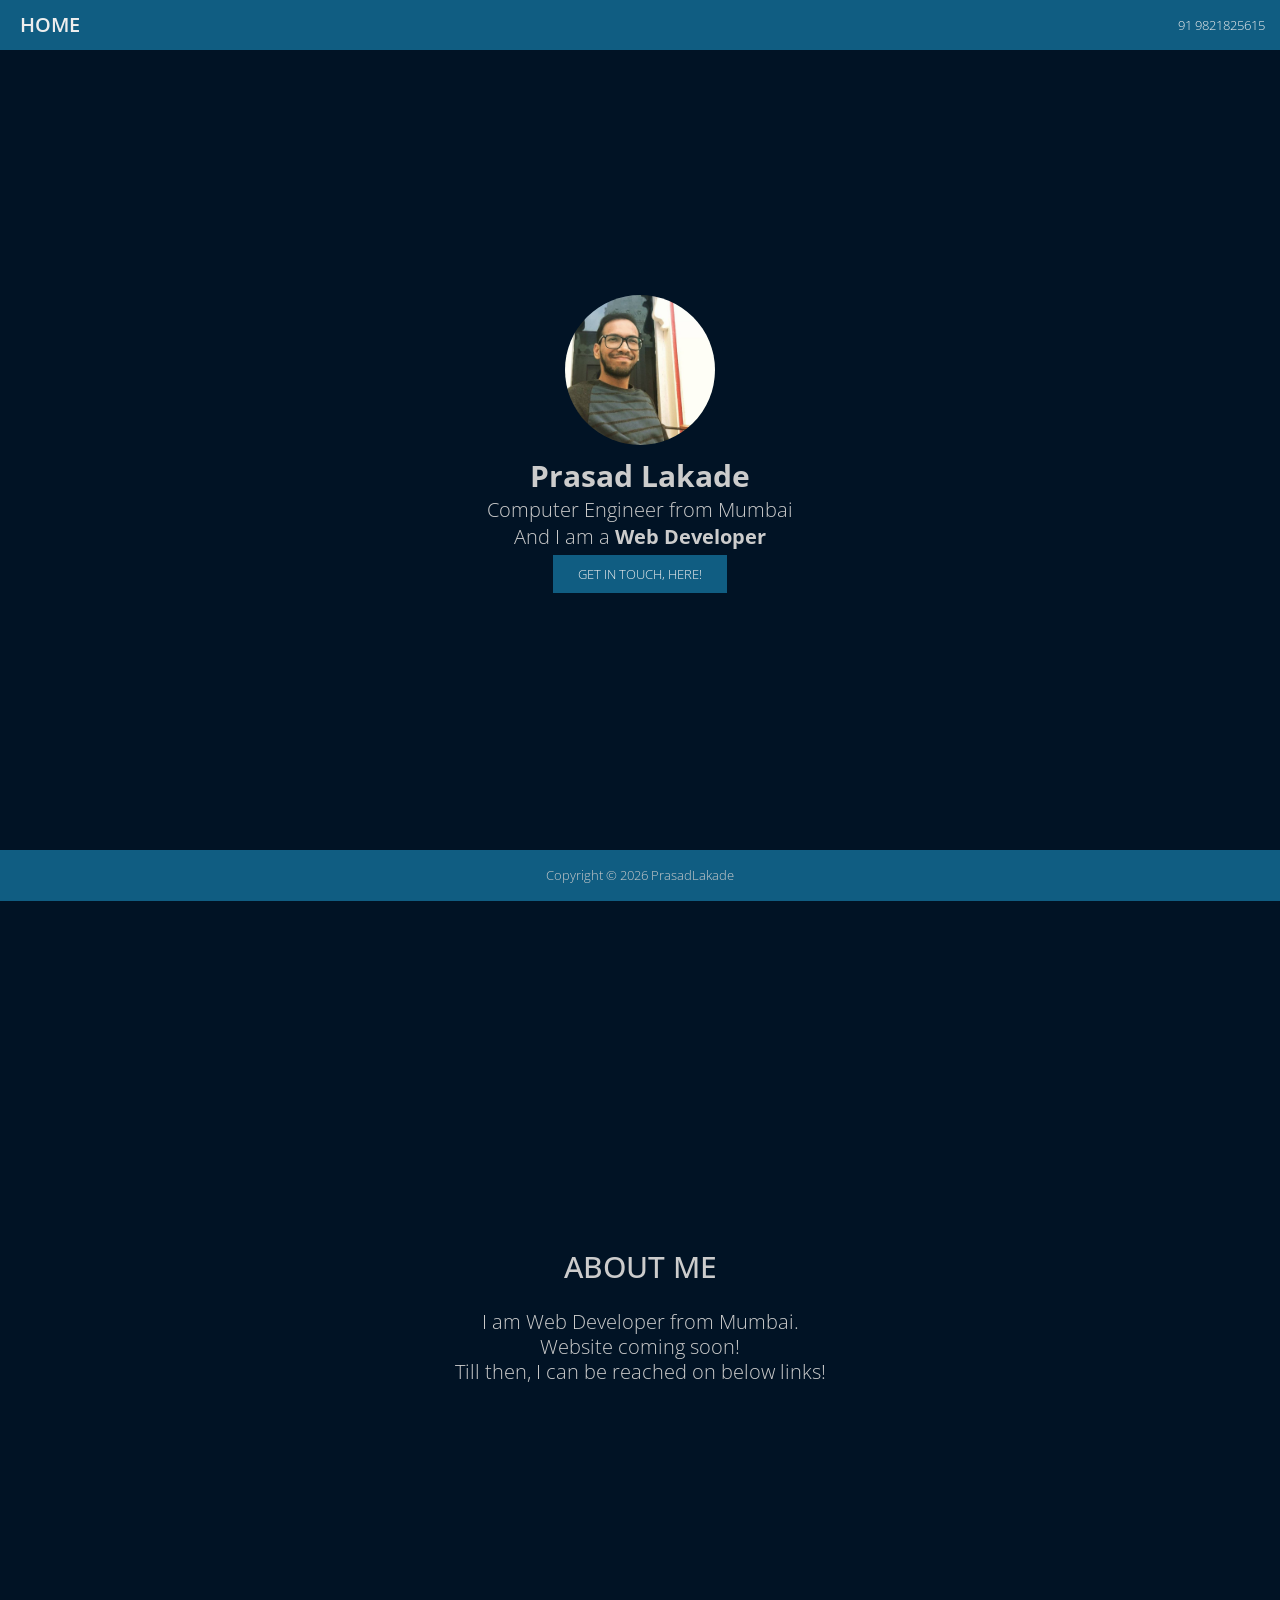
==== index.html @ 09018d68 "adding website content" ====
<!DOCTYPE html>
<html lang="en-IN">
<head>
	<meta name="google-site-verification" content="unXRRZ88Zb0qZaBoNEyKxuT5xUQPIb6GwI8d8hcJiVY" />
	<meta charset="utf-8" />
	<title>PrasadLakade | Web Developer</title>
	<meta name="viewport" content="width=device-width, initial-scale=1.0, maximum-scale=1.0, user-scalable=no">
	<link rel="stylesheet" type="text/css" href="content/css/stylemain.css">

	<link rel="shortcut icon" href="favicon.ico">
	<link href="https://fonts.googleapis.com/css?family=Open+Sans:300,400,600,700" rel="stylesheet">
	<link rel="stylesheet" href="content/font-awesome/css/font-awesome.min.css">

	<meta property="og:title" content="Prasad Lakade | Web Developer">
	<meta property="og:url" content="http://www.prasadlakade.com">
	<meta property="og:type" content="Website">
	<meta property="og:site_name" content="Prasad Lakade | Web Developer">
	<meta property="og:image" content="http://www.prasadlakade.com/">
	<meta property="og:description" content="Prasad Lakade is an User Interface designer & developer for static as well as dyanamic websites.">
	<meta name="description" content="Prasad Lakade is an User Interface designer & developer for static as well as dyanamic websites.">
	<meta itemprop="description" content="Prasad Lakade is an User Interface designer & developer for static as well as dyanamic websites.">

<style type="text/css">
body{overflow: hidden;}
.loaderblock {background-color: #111111;position: fixed;width: 100%;height: 100%;display: block;z-index: 9999;overflow: hidden;}
.loader,
.loader:after {
  border-radius: 50%;
  width: 10em;
  height: 10em;

}
.loader {
  font-size: 10px;
  position: absolute;
  top:50%;
  margin-top: -5em;
  margin-left: -5em;
  left:50%;
  text-indent: -9999em;
  border-top: 1.1em solid rgba(255, 255, 255, 0.2);
  border-right: 1.1em solid rgba(255, 255, 255, 0.2);
  border-bottom: 1.1em solid rgba(255, 255, 255, 0.2);
  border-left: 1.1em solid #ffffff;
  -webkit-transform: translateZ(0);
  -ms-transform: translateZ(0);
  transform: translateZ(0);
  -webkit-animation: load8 1.1s infinite linear;
  animation: load8 1.1s infinite linear;
}
@-webkit-keyframes load8 {
  0% {
    -webkit-transform: rotate(0deg);
    transform: rotate(0deg);
  }
  100% {
    -webkit-transform: rotate(360deg);
    transform: rotate(360deg);
  }
}
@keyframes load8 {
  0% {
    -webkit-transform: rotate(0deg);
    transform: rotate(0deg);
  }
  100% {
    -webkit-transform: rotate(360deg);
    transform: rotate(360deg);
  }
}

</style>

</head>
<body>
	<script>
		(function(i,s,o,g,r,a,m){i['GoogleAnalyticsObject']=r;i[r]=i[r]||function(){
			(i[r].q=i[r].q||[]).push(arguments)},i[r].l=1*new Date();a=s.createElement(o),
			m=s.getElementsByTagName(o)[0];a.async=1;a.src=g;m.parentNode.insertBefore(a,m)
		})(window,document,'script','https://www.google-analytics.com/analytics.js','ga');

		ga('create', 'UA-97931278-1', 'auto');
		ga('send', 'pageview');

	</script>
	<div class="container">
<!-- 	<div class="loaderblock"><div class="loader">Loading...</div></div> -->
		<div class="section-button" id="section-button">
			<a href="#header" ><i class="fa fa-circle" aria-hidden="true"></i></a>
			<a href="#aboutme"><i class="fa fa-circle" aria-hidden="true"></i></a>
		</div>
		<header id="header">
			<div class="top-bar">
				<div class="site-logo">
					<a href="/"><i class="fa fa-home" aria-hidden="true"></i>Home</a>
				</div>
				<ul>
					<li><a href="tel:+91-9821825615"><i class="fa fa-phone" aria-hidden="true"></i>
 91 9821825615</a></li>
				</ul>
			</div>
			<div class="mid-wrapper fullheight-content ">

				<div class="content">
					<div class="profile-pic"></div>
					<div class="myname"><p> <strong>Prasad Lakade</strong></p></div>
					<div class="mydetails">
						<p>Computer Engineer from Mumbai</p>
						<p>And I am a <strong>Web Developer</strong></p>
					</div>
					<a href="#aboutme" id="touch-popup" class="mybutton" onclick="ga('send', 'event', 'main social links', 'open social links', 'get in touch here');">Get in Touch, here!</a>
				</div>
				<!-- <div class="section-button"><a href="#aboutme"><img src="content/img/arrow-below.png"></a></div> -->

			</div>
		</header>
		<section class="row-one" id="aboutme">
			<div class="mid-wrapper fullheight-content">
				<div class="about-content">
					<p class="heading">About ME</p>
					<div class="mydesc"><p>I am Web Developer from Mumbai. </p>
						<p>Website coming soon!</p>
						<P>Till then, I can be reached on below links!</P></div>


						<div class="social-links">
							<ul>
								<li><a href="https://www.facebook.com/prasad.lakade" onclick="ga('send', 'event', 'social links', 'open-fb', 'facebook social link');" target="_blank"><i class="fa fa-facebook-official" aria-hidden="true"></i></a></li>
								<li><a href="https://twitter.com/prasadlakade" onclick="ga('send', 'event', 'social links', 'open-twitter', 'twitter social link');" target="_blank"><i class="fa fa-twitter" aria-hidden="true"></i></a></li>
								<li><a href="https://www.instagram.com/prasadcl/" onclick="ga('send', 'event', 'social links', 'open-insta', 'instagram social link');" target="_blank"><i class="fa fa-instagram" aria-hidden="true"></i></a></li>
								<li><a href="mailto:prasad.lakade@gmail.com" onclick="ga('send', 'event', 'social links', 'open-mail', 'mail link');" target="_blank"> <i class="fa fa-envelope-o" aria-hidden="true"></i></a></li>
								<li><a href="https://www.linkedin.com/in/prasadlakade/" onclick="ga('send', 'event', 'social links', 'open-linkedin', 'linkedin social link');" target="_blank"><i class="fa fa-linkedin" aria-hidden="true"></i></a></li>
							</ul>

						</div>

					</div>

				</div>
			</section>
			<div class="footer" >
				<div class="mid-wrapper">

				</div>
				<div class="footer-content">Copyright © <span id="yearcurr"></span> PrasadLakade </div>
			</div>
		</div>

		<script src="https://ajax.googleapis.com/ajax/libs/jquery/3.2.0/jquery.min.js"></script>
		<script src="content/js/common.js"></script>
<script >
	 $(".loaderblock").show().delay(2000).fadeOut();
	$("body").css('overflow', 'auto');


</script>
<script type="text/javascript">
  var currentYear = (new Date).getFullYear();
  $(document).ready(function() {
  $("#yearcurr").text( (new Date).getFullYear() );
  });
</script>
</body>
</html>
---- content/css/stylemain.css ----
*{margin:0;padding:0;box-sizing:border-box;-webkit-box-sizing:border-box;-moz-box-sizing:border-box;-o-box-sizing:border-box}
a{outline:none;text-decoration:none}
img{outline:none;border:0 none;}
input,input button{outline:none;-webkit-appearance: none;-moz-appearance: none;-o-appearance: none;}
textarea{outline:none;resize:none}
strong, b{font-weight: bold;}
ol, ul {list-style: none;list-style-type: none;}
.clearfix:before,
.clearfix:after{content:".";display:block;height:0;overflow:hidden}
.clearfix:after{clear:both}
body{font-size: 13px;font-weight:100;background-color: #011325 ;color:#ccc;font-family: 'Open Sans', arial,sans-serif;-moz-text-size-adjust:none;-webkit-text-size-adjust:none;-ms-text-size-adjust:none;line-height: normal;
}

.container{position: relative;}
section{position: relative;width: auto;height: 100%;}
.mid-wrapper{position: relative;margin: 0 auto; width: 1366px;}
.fullheight-content{height: 100vh;}

header{position: relative;background-color: #011325;/*background: url(../../content/img/bg.jpg) no-repeat center center;background-size: cover;background-attachment: fixed;*/}

.footer{position: fixed;height: 50px;background-color: #105d82;line-height: 50px;text-align: center;bottom: 0;width: 100%}
section.row-one{background-color: #011325;border-top: 1px solid #105d82;}


/* header section css starts */

.top-bar{position: fixed;width: auto;height: 50px;line-height: 50px;background-color: #105d82;top: 0;left: 0;right: 0;z-index: 99;}
.top-bar .site-logo{position: relative;display: block;width: auto;max-width:300px;float: left;    margin-left: 20px;}
.top-bar .site-logo a{font-size: 20px;text-transform: uppercase;font-weight: 600;}
.top-bar a{position: relative;display: block;float: right;color:#eee;}
.top-bar ul{padding: 0 15px;}

.content{position: fixed;width: 500px;left: 50%;margin-left: -250px;height: 330px;top:50%;margin-top: -165px;text-align: center;border-radius: 5px;text-align: center;/*background-color: rgba(0,0,0,0.5);*/}
.profile-pic {position: relative;width: 150px;height: 150px;background-color: #105d82;border-radius: 50%;margin: 10px auto;background: #105d82 url(../../content/img/mypic1.jpg) no-repeat center center;background-size: 100% 100%;}
.myname p {font-size: 30px;}
.mydetails p{font-weight: 100;font-size: 20px;}
.mybutton{color: #eee;padding: 10px 25px; background-color: #105d82;clear: both;position: relative;display: inline-block;margin-top: 5px;text-transform: uppercase;}
.mybutton:hover{background-color: #484e58;}
.section-button{position: fixed;height: 40px;top:50%;margin-top:-20px;right:25px;width: auto;display: inline-block;text-align: center;z-index: 999;}
.section-button a{color: #105d82;display: block;transform: scale(1.0);}
.section-button a:hover{color: #fff;transform: scale(1.1);}
/* header section  css ends*/

/* about me section css starts */

.about-content{position: absolute;width: 500px; height: 224px;top: 50%;margin-top: -112px;left: 50%;margin-left: -250px;}
.about-content .heading{position: relative;display: block;text-align: center;margin-top: 15px;font-size: 30px;text-transform: uppercase;font-weight: 500;}
.about-content .mydesc{text-align: center;padding: 30px 0;}
.about-content p{font-size: 20px;line-height: 25px;}

.social-links{position: relative;width: auto;margin: 0 auto;text-align: center;}
.social-links li{position: relative;display: inline-block;width: 20%;float: left;color:#fff;}
.social-links li a{color: #fff;font-size: 30px;}
.social-links li a:hover{color: #105d82}

/* about me section css ends */








/* Media queries starts */

@media only screen and (max-width: 1355px) {
	.mid-wrapper{width: auto;}

}

@media only screen and (max-width: 767px) {
	.content{height: 220px;margin-top: -110px; }
	.profile-pic {width: 75px;height: 75px;}
	.myname p {font-size: 19px;}
	.mydetails p{font-weight: 100;font-size: 14px;}
	.social-links{width: 80%;}


	.about-content .heading{font-size: 19px;line-height: 24px;}
	.about-content .mydesc p{font-weight: 100;font-size: 14px;line-height: 19px}

}

@media only screen and (max-width: 599px) {
	.content, .about-content{    width: auto;left: 0;right: 0;margin-left: 0;padding: 0 50px;}	
}

/* Media queries end */


/* ----------- iPhone 4 and 4S ----------- */

/* Landscape */
@media only screen 
and (min-device-width: 320px) 
and (max-device-width: 480px)
and (-webkit-min-device-pixel-ratio: 2)
and (orientation: landscape) {
	.section-button{    bottom: 130px;right: 10px;text-align: right;}
}



/* ----------- iPhone 5 and 5S ----------- */



/* Landscape */
@media only screen 
and (min-device-width: 320px) 
and (max-device-width: 568px)
and (-webkit-min-device-pixel-ratio: 2)
and (orientation: landscape) {

}

/* ----------- iPhone 6 ----------- */



/* Landscape */
@media only screen 
and (min-device-width: 375px) 
and (max-device-width: 667px) 
and (-webkit-min-device-pixel-ratio: 2)
and (orientation: landscape) {
	.section-button{    bottom: 150px;right: 10px;text-align: right;}
}

/* ----------- iPhone 6+ ----------- */



/* Landscape */
@media only screen 
and (min-device-width: 414px) 
and (max-device-width: 736px) 
and (-webkit-min-device-pixel-ratio: 3)
and (orientation: landscape) {
	.section-button{    bottom: 180px;right: 10px;text-align: right;}
}
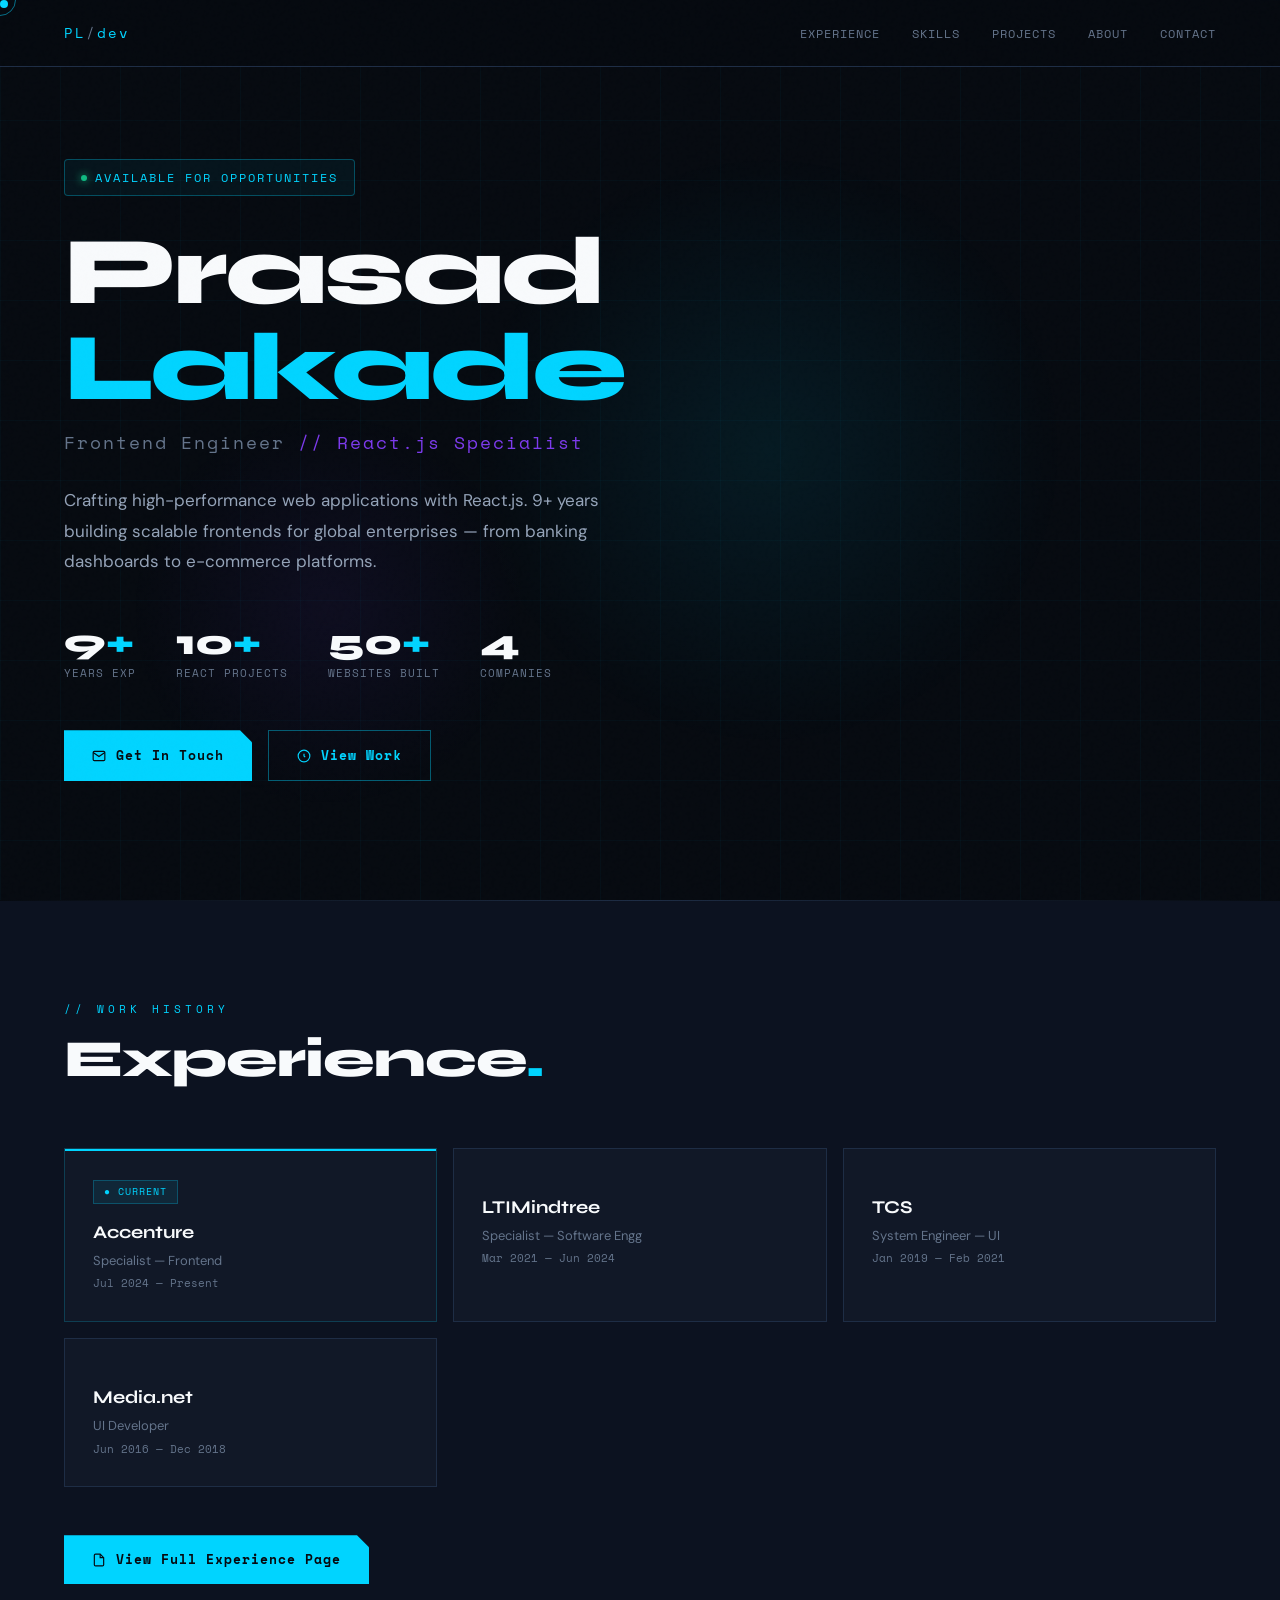
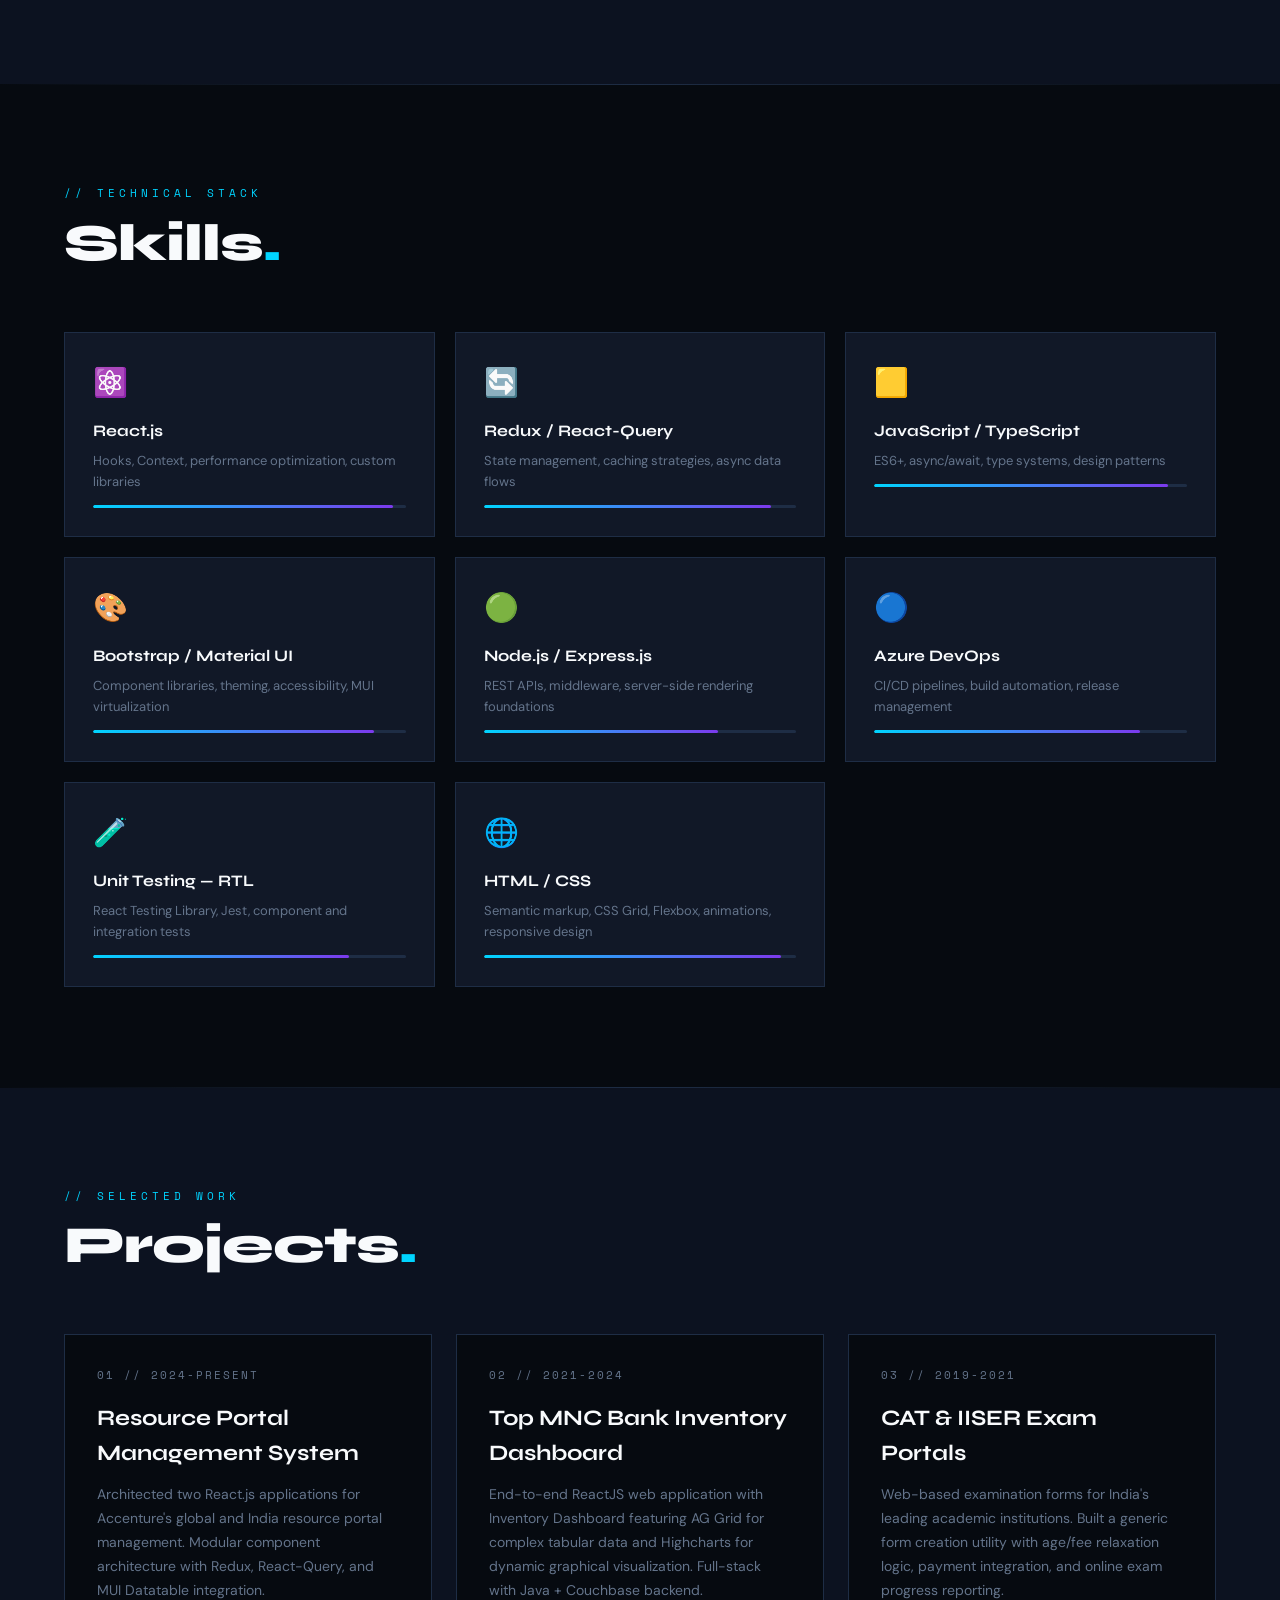
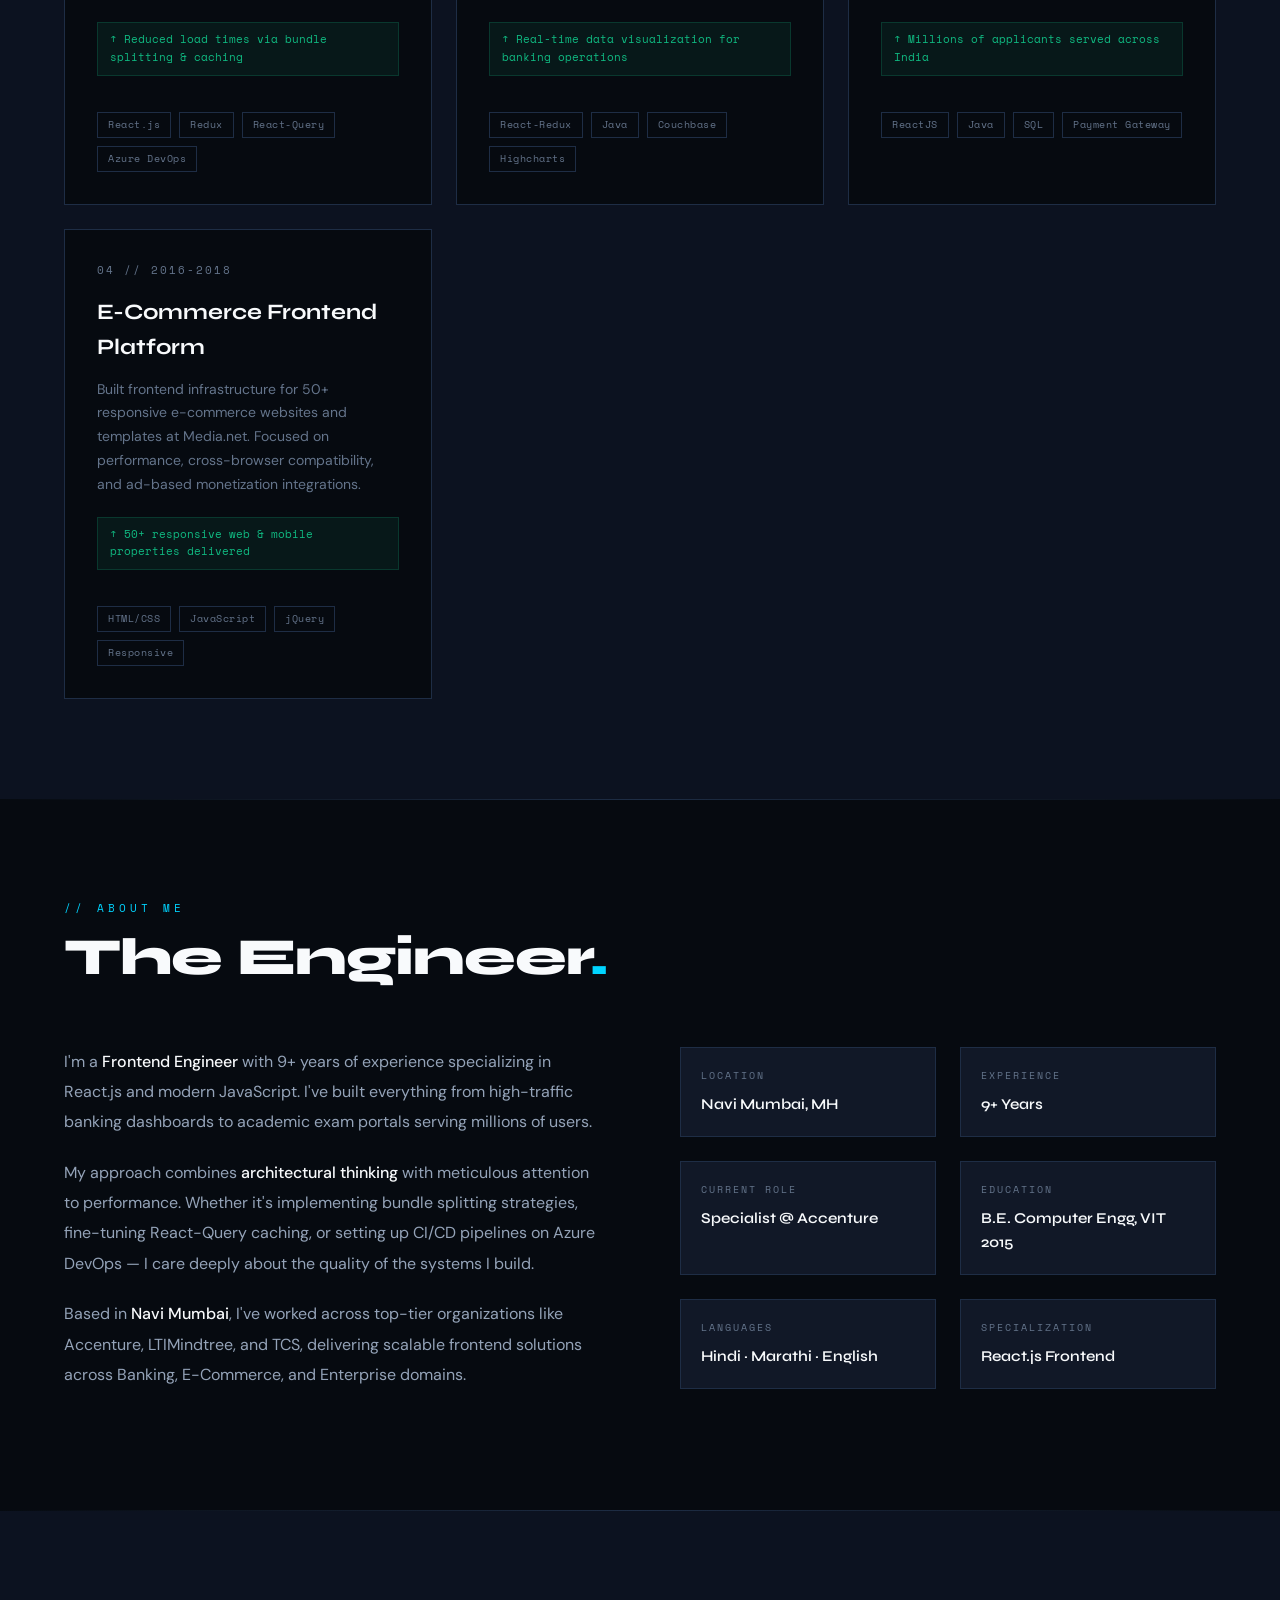
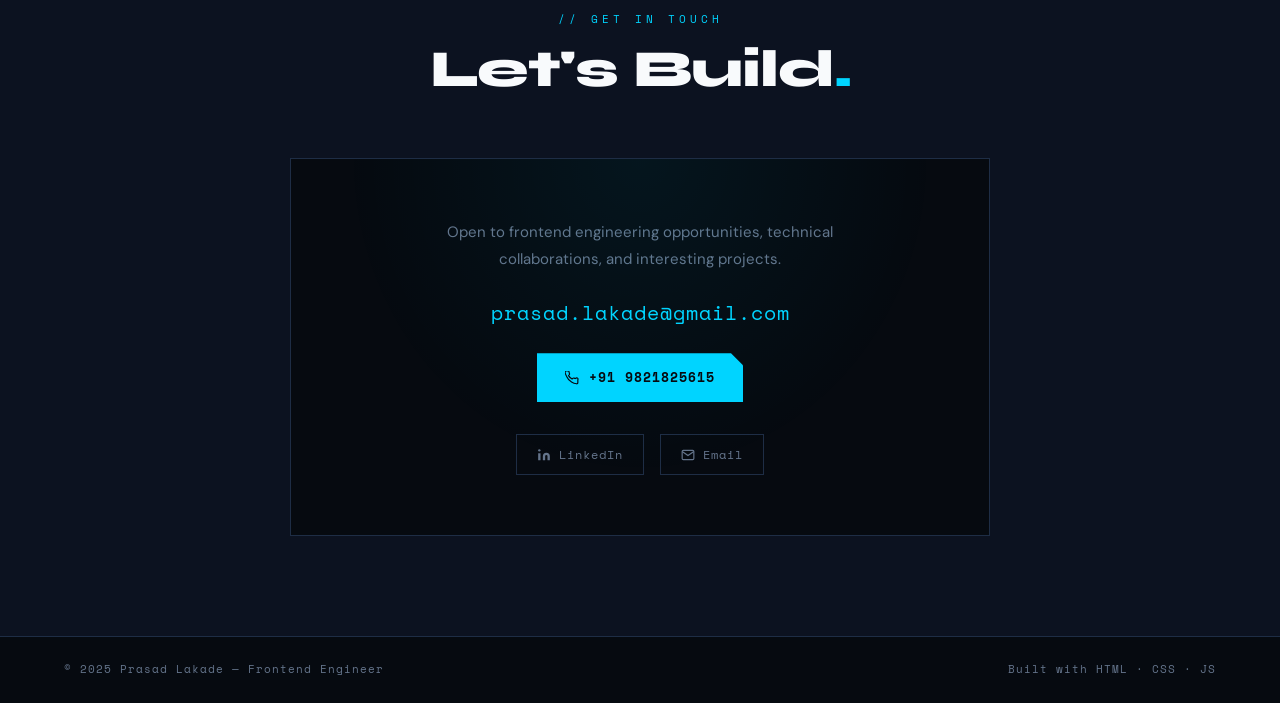
==== commit aea63733: "New portfolio redesign" ====
--- a/index.html
+++ b/index.html
@@ -1,163 +1,1011 @@
 <!DOCTYPE html>
-<html lang="en-IN">
+<html lang="en">
 <head>
-	<meta name="google-site-verification" content="unXRRZ88Zb0qZaBoNEyKxuT5xUQPIb6GwI8d8hcJiVY" />
-	<meta charset="utf-8" />
-	<title>PrasadLakade | Web Developer</title>
-	<meta name="viewport" content="width=device-width, initial-scale=1.0, maximum-scale=1.0, user-scalable=no">
-	<link rel="stylesheet" type="text/css" href="content/css/stylemain.css">
-
-	<link rel="shortcut icon" href="favicon.ico">
-	<link href="https://fonts.googleapis.com/css?family=Open+Sans:300,400,600,700" rel="stylesheet">
-	<link rel="stylesheet" href="content/font-awesome/css/font-awesome.min.css">
-
-	<meta property="og:title" content="Prasad Lakade | Web Developer">
-	<meta property="og:url" content="http://www.prasadlakade.com">
-	<meta property="og:type" content="Website">
-	<meta property="og:site_name" content="Prasad Lakade | Web Developer">
-	<meta property="og:image" content="http://www.prasadlakade.com/">
-	<meta property="og:description" content="Prasad Lakade is an User Interface designer & developer for static as well as dyanamic websites.">
-	<meta name="description" content="Prasad Lakade is an User Interface designer & developer for static as well as dyanamic websites.">
-	<meta itemprop="description" content="Prasad Lakade is an User Interface designer & developer for static as well as dyanamic websites.">
-
-<style type="text/css">
-body{overflow: hidden;}
-.loaderblock {background-color: #111111;position: fixed;width: 100%;height: 100%;display: block;z-index: 9999;overflow: hidden;}
-.loader,
-.loader:after {
-  border-radius: 50%;
-  width: 10em;
-  height: 10em;
-
-}
-.loader {
-  font-size: 10px;
-  position: absolute;
-  top:50%;
-  margin-top: -5em;
-  margin-left: -5em;
-  left:50%;
-  text-indent: -9999em;
-  border-top: 1.1em solid rgba(255, 255, 255, 0.2);
-  border-right: 1.1em solid rgba(255, 255, 255, 0.2);
-  border-bottom: 1.1em solid rgba(255, 255, 255, 0.2);
-  border-left: 1.1em solid #ffffff;
-  -webkit-transform: translateZ(0);
-  -ms-transform: translateZ(0);
-  transform: translateZ(0);
-  -webkit-animation: load8 1.1s infinite linear;
-  animation: load8 1.1s infinite linear;
-}
-@-webkit-keyframes load8 {
-  0% {
-    -webkit-transform: rotate(0deg);
-    transform: rotate(0deg);
-  }
-  100% {
-    -webkit-transform: rotate(360deg);
-    transform: rotate(360deg);
-  }
-}
-@keyframes load8 {
-  0% {
-    -webkit-transform: rotate(0deg);
-    transform: rotate(0deg);
-  }
-  100% {
-    -webkit-transform: rotate(360deg);
-    transform: rotate(360deg);
-  }
-}
-
-</style>
-
+  <meta charset="UTF-8" />
+  <meta name="viewport" content="width=device-width, initial-scale=1.0" />
+  <title>Prasad Lakade — Frontend Engineer</title>
+  <link rel="preconnect" href="https://fonts.googleapis.com">
+  <link href="https://fonts.googleapis.com/css2?family=Space+Mono:wght@400;700&family=Syne:wght@400;600;700;800&family=DM+Sans:wght@300;400;500&display=swap" rel="stylesheet">
+  <style>
+    :root {
+      --bg: #060a10;
+      --bg2: #0c1220;
+      --surface: #111827;
+      --border: #1e2d45;
+      --accent: #00d4ff;
+      --accent2: #7c3aed;
+      --accent3: #10b981;
+      --text: #e2e8f0;
+      --muted: #64748b;
+      --white: #f8fafc;
+      --glow: 0 0 40px rgba(0,212,255,0.15);
+    }
+
+    *, *::before, *::after { box-sizing: border-box; margin: 0; padding: 0; }
+    html { scroll-behavior: smooth; }
+
+    body {
+      background: var(--bg);
+      color: var(--text);
+      font-family: 'DM Sans', sans-serif;
+      font-size: 16px;
+      line-height: 1.6;
+      overflow-x: hidden;
+    }
+
+    body::before {
+      content: '';
+      position: fixed;
+      inset: 0;
+      background-image: url("data:image/svg+xml,%3Csvg viewBox='0 0 256 256' xmlns='http://www.w3.org/2000/svg'%3E%3Cfilter id='noise'%3E%3CfeTurbulence type='fractalNoise' baseFrequency='0.9' numOctaves='4' stitchTiles='stitch'/%3E%3C/filter%3E%3Crect width='100%25' height='100%25' filter='url(%23noise)' opacity='0.04'/%3E%3C/svg%3E");
+      pointer-events: none;
+      z-index: 999;
+      opacity: 0.4;
+    }
+
+    .grid-bg {
+      position: fixed;
+      inset: 0;
+      background-image:
+        linear-gradient(rgba(0,212,255,0.03) 1px, transparent 1px),
+        linear-gradient(90deg, rgba(0,212,255,0.03) 1px, transparent 1px);
+      background-size: 60px 60px;
+      pointer-events: none;
+      z-index: 0;
+    }
+
+    nav {
+      position: fixed;
+      top: 0; left: 0; right: 0;
+      z-index: 100;
+      padding: 20px 5%;
+      display: flex;
+      justify-content: space-between;
+      align-items: center;
+      background: rgba(6,10,16,0.85);
+      backdrop-filter: blur(20px);
+      border-bottom: 1px solid var(--border);
+    }
+
+    .nav-logo {
+      font-family: 'Space Mono', monospace;
+      font-size: 14px;
+      color: var(--accent);
+      letter-spacing: 2px;
+      text-decoration: none;
+    }
+
+    .nav-logo span { color: var(--muted); }
+
+    .nav-links {
+      display: flex;
+      gap: 32px;
+      list-style: none;
+    }
+
+    .nav-links a {
+      font-family: 'Space Mono', monospace;
+      font-size: 12px;
+      color: var(--muted);
+      text-decoration: none;
+      letter-spacing: 1px;
+      text-transform: uppercase;
+      transition: color 0.2s;
+      position: relative;
+    }
+
+    .nav-links a::after {
+      content: '';
+      position: absolute;
+      bottom: -4px; left: 0;
+      width: 0; height: 1px;
+      background: var(--accent);
+      transition: width 0.3s;
+    }
+
+    .nav-links a:hover { color: var(--accent); }
+    .nav-links a:hover::after { width: 100%; }
+
+    #hero {
+      min-height: 100vh;
+      display: flex;
+      align-items: center;
+      padding: 120px 5% 80px;
+      position: relative;
+      overflow: hidden;
+    }
+
+    .hero-glow {
+      position: absolute;
+      width: 600px; height: 600px;
+      border-radius: 50%;
+      background: radial-gradient(circle, rgba(0,212,255,0.08) 0%, transparent 70%);
+      top: 50%; left: 60%;
+      transform: translate(-50%, -50%);
+      pointer-events: none;
+    }
+
+    .hero-glow2 {
+      position: absolute;
+      width: 400px; height: 400px;
+      border-radius: 50%;
+      background: radial-gradient(circle, rgba(124,58,237,0.07) 0%, transparent 70%);
+      bottom: 10%; left: 10%;
+      pointer-events: none;
+    }
+
+    .hero-content {
+      position: relative;
+      z-index: 1;
+      max-width: 800px;
+    }
+
+    .hero-badge {
+      display: inline-flex;
+      align-items: center;
+      gap: 8px;
+      font-family: 'Space Mono', monospace;
+      font-size: 12px;
+      color: var(--accent);
+      letter-spacing: 2px;
+      text-transform: uppercase;
+      margin-bottom: 28px;
+      padding: 8px 16px;
+      border: 1px solid rgba(0,212,255,0.3);
+      border-radius: 4px;
+      background: rgba(0,212,255,0.05);
+    }
+
+    .hero-badge::before {
+      content: '';
+      width: 6px; height: 6px;
+      border-radius: 50%;
+      background: var(--accent3);
+      box-shadow: 0 0 8px var(--accent3);
+      animation: pulse 2s infinite;
+    }
+
+    @keyframes pulse {
+      0%, 100% { opacity: 1; }
+      50% { opacity: 0.4; }
+    }
+
+    .hero-name {
+      font-family: 'Syne', sans-serif;
+      font-size: clamp(52px, 8vw, 96px);
+      font-weight: 800;
+      line-height: 1;
+      letter-spacing: -3px;
+      margin-bottom: 12px;
+      color: var(--white);
+    }
+
+    .hero-name .accent { color: var(--accent); }
+
+    .hero-title {
+      font-family: 'Space Mono', monospace;
+      font-size: clamp(14px, 2vw, 18px);
+      color: var(--muted);
+      margin-bottom: 28px;
+      letter-spacing: 2px;
+    }
+
+    .hero-title span { color: var(--accent2); }
+
+    .hero-desc {
+      font-size: 17px;
+      color: #94a3b8;
+      max-width: 560px;
+      line-height: 1.8;
+      margin-bottom: 48px;
+    }
+
+    .hero-stats {
+      display: flex;
+      gap: 40px;
+      margin-bottom: 48px;
+    }
+
+    .stat { display: flex; flex-direction: column; gap: 4px; }
+
+    .stat-num {
+      font-family: 'Syne', sans-serif;
+      font-size: 36px;
+      font-weight: 800;
+      color: var(--white);
+      line-height: 1;
+    }
+
+    .stat-num span { color: var(--accent); }
+
+    .stat-label {
+      font-family: 'Space Mono', monospace;
+      font-size: 11px;
+      color: var(--muted);
+      letter-spacing: 1px;
+      text-transform: uppercase;
+    }
+
+    .hero-cta { display: flex; gap: 16px; flex-wrap: wrap; }
+
+    .btn-primary {
+      display: inline-flex;
+      align-items: center;
+      gap: 10px;
+      padding: 14px 28px;
+      background: var(--accent);
+      color: var(--bg);
+      font-family: 'Space Mono', monospace;
+      font-size: 13px;
+      font-weight: 700;
+      text-decoration: none;
+      letter-spacing: 1px;
+      border: none;
+      cursor: pointer;
+      transition: all 0.2s;
+      clip-path: polygon(0 0, calc(100% - 12px) 0, 100% 12px, 100% 100%, 0 100%);
+    }
+
+    .btn-primary:hover {
+      background: #33dfff;
+      transform: translateY(-2px);
+      box-shadow: 0 8px 30px rgba(0,212,255,0.4);
+    }
+
+    .btn-outline {
+      display: inline-flex;
+      align-items: center;
+      gap: 10px;
+      padding: 14px 28px;
+      background: transparent;
+      color: var(--accent);
+      font-family: 'Space Mono', monospace;
+      font-size: 13px;
+      font-weight: 700;
+      text-decoration: none;
+      letter-spacing: 1px;
+      border: 1px solid rgba(0,212,255,0.4);
+      cursor: pointer;
+      transition: all 0.2s;
+    }
+
+    .btn-outline:hover {
+      background: rgba(0,212,255,0.08);
+      border-color: var(--accent);
+      transform: translateY(-2px);
+    }
+
+    section { padding: 100px 5%; position: relative; }
+
+    .section-label {
+      font-family: 'Space Mono', monospace;
+      font-size: 11px;
+      color: var(--accent);
+      letter-spacing: 4px;
+      text-transform: uppercase;
+      margin-bottom: 12px;
+    }
+
+    .section-title {
+      font-family: 'Syne', sans-serif;
+      font-size: clamp(32px, 5vw, 52px);
+      font-weight: 800;
+      color: var(--white);
+      letter-spacing: -1px;
+      margin-bottom: 60px;
+      line-height: 1.1;
+    }
+
+    .section-title span { color: var(--accent); }
+
+    .divider {
+      width: 100%;
+      height: 1px;
+      background: linear-gradient(90deg, transparent, var(--border), transparent);
+    }
+
+    #experience { background: var(--bg2); }
+
+    .exp-item {
+      display: grid;
+      grid-template-columns: 200px 1fr;
+      gap: 0 40px;
+      padding: 40px 0;
+      border-bottom: 1px solid var(--border);
+      position: relative;
+    }
+
+    .exp-item:last-child { border-bottom: none; }
+
+    .exp-item::before {
+      content: '';
+      position: absolute;
+      left: 200px;
+      top: 0; bottom: 0;
+      width: 1px;
+      background: var(--border);
+    }
+
+    .exp-meta { padding-right: 40px; padding-top: 4px; }
+
+    .exp-period {
+      font-family: 'Space Mono', monospace;
+      font-size: 11px;
+      color: var(--muted);
+      letter-spacing: 1px;
+      margin-bottom: 8px;
+    }
+
+    .exp-company {
+      font-family: 'Syne', sans-serif;
+      font-size: 15px;
+      font-weight: 700;
+      color: var(--accent);
+      margin-bottom: 4px;
+    }
+
+    .exp-company-tag {
+      display: inline-block;
+      font-family: 'Space Mono', monospace;
+      font-size: 10px;
+      color: var(--muted);
+      border: 1px solid var(--border);
+      padding: 2px 8px;
+      border-radius: 2px;
+    }
+
+    .exp-body { padding-left: 40px; }
+
+    .exp-role {
+      font-family: 'Syne', sans-serif;
+      font-size: 20px;
+      font-weight: 700;
+      color: var(--white);
+      margin-bottom: 16px;
+    }
+
+    .exp-points { list-style: none; display: flex; flex-direction: column; gap: 10px; }
+
+    .exp-points li {
+      font-size: 14px;
+      color: #94a3b8;
+      padding-left: 20px;
+      position: relative;
+      line-height: 1.7;
+    }
+
+    .exp-points li::before {
+      content: '▸';
+      position: absolute;
+      left: 0;
+      color: var(--accent);
+    }
+
+    .exp-tags { display: flex; flex-wrap: wrap; gap: 8px; margin-top: 16px; }
+
+    .tag {
+      font-family: 'Space Mono', monospace;
+      font-size: 10px;
+      padding: 4px 10px;
+      border: 1px solid var(--border);
+      color: var(--muted);
+      letter-spacing: 0.5px;
+      transition: all 0.2s;
+    }
+
+    .tag:hover { border-color: var(--accent); color: var(--accent); background: rgba(0,212,255,0.05); }
+
+    #skills { background: var(--bg); }
+
+    .skills-grid {
+      display: grid;
+      grid-template-columns: repeat(auto-fill, minmax(280px, 1fr));
+      gap: 20px;
+    }
+
+    .skill-card {
+      background: var(--surface);
+      border: 1px solid var(--border);
+      padding: 28px;
+      position: relative;
+      overflow: hidden;
+      transition: all 0.3s;
+    }
+
+    .skill-card::before {
+      content: '';
+      position: absolute;
+      top: 0; left: 0; right: 0;
+      height: 2px;
+      background: var(--accent);
+      transform: scaleX(0);
+      transform-origin: left;
+      transition: transform 0.3s;
+    }
+
+    .skill-card:hover { border-color: rgba(0,212,255,0.3); transform: translateY(-4px); box-shadow: var(--glow); }
+    .skill-card:hover::before { transform: scaleX(1); }
+
+    .skill-icon { font-size: 28px; margin-bottom: 12px; }
+
+    .skill-name {
+      font-family: 'Syne', sans-serif;
+      font-size: 16px;
+      font-weight: 700;
+      color: var(--white);
+      margin-bottom: 8px;
+    }
+
+    .skill-bar-wrap {
+      height: 3px;
+      background: var(--border);
+      border-radius: 2px;
+      overflow: hidden;
+      margin-top: 12px;
+    }
+
+    .skill-bar {
+      height: 100%;
+      background: linear-gradient(90deg, var(--accent), var(--accent2));
+      border-radius: 2px;
+      transition: width 1.5s cubic-bezier(0.4, 0, 0.2, 1);
+      width: 0;
+    }
+
+    #projects { background: var(--bg2); }
+
+    .projects-grid {
+      display: grid;
+      grid-template-columns: repeat(auto-fill, minmax(360px, 1fr));
+      gap: 24px;
+    }
+
+    .project-card {
+      background: var(--bg);
+      border: 1px solid var(--border);
+      padding: 32px;
+      position: relative;
+      transition: all 0.3s;
+      overflow: hidden;
+    }
+
+    .project-card::after {
+      content: '';
+      position: absolute;
+      bottom: 0; left: 0; right: 0;
+      height: 2px;
+      background: linear-gradient(90deg, var(--accent), var(--accent2));
+      transform: scaleX(0);
+      transform-origin: left;
+      transition: transform 0.3s;
+    }
+
+    .project-card:hover { border-color: rgba(0,212,255,0.2); transform: translateY(-6px); box-shadow: 0 20px 60px rgba(0,0,0,0.4); }
+    .project-card:hover::after { transform: scaleX(1); }
+
+    .project-number {
+      font-family: 'Space Mono', monospace;
+      font-size: 11px;
+      color: var(--muted);
+      letter-spacing: 2px;
+      margin-bottom: 16px;
+    }
+
+    .project-title {
+      font-family: 'Syne', sans-serif;
+      font-size: 22px;
+      font-weight: 700;
+      color: var(--white);
+      margin-bottom: 12px;
+    }
+
+    .project-desc {
+      font-size: 14px;
+      color: #64748b;
+      line-height: 1.7;
+      margin-bottom: 20px;
+    }
+
+    .project-impact {
+      font-family: 'Space Mono', monospace;
+      font-size: 11px;
+      color: var(--accent3);
+      padding: 8px 12px;
+      background: rgba(16,185,129,0.08);
+      border: 1px solid rgba(16,185,129,0.2);
+      margin-bottom: 20px;
+      display: inline-block;
+    }
+
+    #about { background: var(--bg); }
+
+    .about-grid {
+      display: grid;
+      grid-template-columns: 1fr 1fr;
+      gap: 80px;
+      align-items: start;
+    }
+
+    .about-text p {
+      font-size: 16px;
+      color: #94a3b8;
+      line-height: 1.9;
+      margin-bottom: 20px;
+    }
+
+    .about-text p strong { color: var(--white); font-weight: 500; }
+
+    .about-info { display: grid; grid-template-columns: 1fr 1fr; gap: 24px; }
+
+    .info-item {
+      padding: 20px;
+      border: 1px solid var(--border);
+      background: var(--surface);
+    }
+
+    .info-label {
+      font-family: 'Space Mono', monospace;
+      font-size: 10px;
+      color: var(--muted);
+      letter-spacing: 2px;
+      text-transform: uppercase;
+      margin-bottom: 8px;
+    }
+
+    .info-value {
+      font-family: 'Syne', sans-serif;
+      font-size: 15px;
+      font-weight: 600;
+      color: var(--white);
+    }
+
+    #contact { background: var(--bg2); text-align: center; }
+
+    .contact-card {
+      max-width: 700px;
+      margin: 0 auto;
+      padding: 60px;
+      border: 1px solid var(--border);
+      background: var(--bg);
+      position: relative;
+      overflow: hidden;
+    }
+
+    .contact-card::before {
+      content: '';
+      position: absolute;
+      inset: 0;
+      background: radial-gradient(ellipse at 50% 0%, rgba(0,212,255,0.06) 0%, transparent 60%);
+      pointer-events: none;
+    }
+
+    .contact-email {
+      font-family: 'Space Mono', monospace;
+      font-size: clamp(14px, 2.5vw, 20px);
+      color: var(--accent);
+      text-decoration: none;
+      display: block;
+      margin: 24px 0;
+      letter-spacing: 1px;
+      transition: color 0.2s;
+    }
+
+    .contact-email:hover { color: #33dfff; }
+
+    .social-links { display: flex; justify-content: center; gap: 16px; margin-top: 32px; }
+
+    .social-link {
+      display: flex;
+      align-items: center;
+      gap: 8px;
+      padding: 10px 20px;
+      border: 1px solid var(--border);
+      color: var(--muted);
+      text-decoration: none;
+      font-family: 'Space Mono', monospace;
+      font-size: 12px;
+      letter-spacing: 1px;
+      transition: all 0.2s;
+    }
+
+    .social-link:hover { border-color: var(--accent); color: var(--accent); background: rgba(0,212,255,0.05); }
+
+    footer {
+      padding: 24px 5%;
+      border-top: 1px solid var(--border);
+      display: flex;
+      justify-content: space-between;
+      align-items: center;
+    }
+
+    footer p {
+      font-family: 'Space Mono', monospace;
+      font-size: 11px;
+      color: var(--muted);
+      letter-spacing: 1px;
+    }
+
+    .cursor {
+      width: 8px; height: 8px;
+      background: var(--accent);
+      border-radius: 50%;
+      position: fixed;
+      pointer-events: none;
+      z-index: 9999;
+      transition: transform 0.15s;
+      mix-blend-mode: screen;
+    }
+
+    .cursor-ring {
+      width: 32px; height: 32px;
+      border: 1px solid rgba(0,212,255,0.5);
+      border-radius: 50%;
+      position: fixed;
+      pointer-events: none;
+      z-index: 9998;
+      transition: all 0.3s ease;
+      mix-blend-mode: screen;
+    }
+
+    .reveal {
+      opacity: 0;
+      transform: translateY(30px);
+      transition: opacity 0.7s ease, transform 0.7s ease;
+    }
+
+    .reveal.visible { opacity: 1; transform: translateY(0); }
+
+    ::-webkit-scrollbar { width: 4px; }
+    ::-webkit-scrollbar-track { background: var(--bg); }
+    ::-webkit-scrollbar-thumb { background: var(--border); border-radius: 2px; }
+    ::-webkit-scrollbar-thumb:hover { background: var(--accent); }
+
+    @media (max-width: 768px) {
+      .nav-links { display: none; }
+      .exp-item { grid-template-columns: 1fr; }
+      .exp-item::before { display: none; }
+      .exp-meta { padding-right: 0; padding-bottom: 16px; }
+      .exp-body { padding-left: 0; padding-top: 16px; border-top: 1px solid var(--border); }
+      .about-grid { grid-template-columns: 1fr; gap: 40px; }
+      .hero-stats { flex-wrap: wrap; gap: 24px; }
+      .contact-card { padding: 32px 20px; }
+      .projects-grid { grid-template-columns: 1fr; }
+      .about-info { grid-template-columns: 1fr; }
+    }
+  </style>
 </head>
 <body>
-	<script>
-		(function(i,s,o,g,r,a,m){i['GoogleAnalyticsObject']=r;i[r]=i[r]||function(){
-			(i[r].q=i[r].q||[]).push(arguments)},i[r].l=1*new Date();a=s.createElement(o),
-			m=s.getElementsByTagName(o)[0];a.async=1;a.src=g;m.parentNode.insertBefore(a,m)
-		})(window,document,'script','https://www.google-analytics.com/analytics.js','ga');
-
-		ga('create', 'UA-97931278-1', 'auto');
-		ga('send', 'pageview');
-
-	</script>
-	<div class="container">
-<!-- 	<div class="loaderblock"><div class="loader">Loading...</div></div> -->
-		<div class="section-button" id="section-button">
-			<a href="#header" ><i class="fa fa-circle" aria-hidden="true"></i></a>
-			<a href="#aboutme"><i class="fa fa-circle" aria-hidden="true"></i></a>
-		</div>
-		<header id="header">
-			<div class="top-bar">
-				<div class="site-logo">
-					<a href="/"><i class="fa fa-home" aria-hidden="true"></i>Home</a>
-				</div>
-				<ul>
-					<li><a href="tel:+91-9821825615"><i class="fa fa-phone" aria-hidden="true"></i>
- 91 9821825615</a></li>
-				</ul>
-			</div>
-			<div class="mid-wrapper fullheight-content ">
-
-				<div class="content">
-					<div class="profile-pic"></div>
-					<div class="myname"><p> <strong>Prasad Lakade</strong></p></div>
-					<div class="mydetails">
-						<p>Computer Engineer from Mumbai</p>
-						<p>And I am a <strong>Web Developer</strong></p>
-					</div>
-					<a href="#aboutme" id="touch-popup" class="mybutton" onclick="ga('send', 'event', 'main social links', 'open social links', 'get in touch here');">Get in Touch, here!</a>
-				</div>
-				<!-- <div class="section-button"><a href="#aboutme"><img src="content/img/arrow-below.png"></a></div> -->
-
-			</div>
-		</header>
-		<section class="row-one" id="aboutme">
-			<div class="mid-wrapper fullheight-content">
-				<div class="about-content">
-					<p class="heading">About ME</p>
-					<div class="mydesc"><p>I am Web Developer from Mumbai. </p>
-						<p>Website coming soon!</p>
-						<P>Till then, I can be reached on below links!</P></div>
-
-
-						<div class="social-links">
-							<ul>
-								<li><a href="https://www.facebook.com/prasad.lakade" onclick="ga('send', 'event', 'social links', 'open-fb', 'facebook social link');" target="_blank"><i class="fa fa-facebook-official" aria-hidden="true"></i></a></li>
-								<li><a href="https://twitter.com/prasadlakade" onclick="ga('send', 'event', 'social links', 'open-twitter', 'twitter social link');" target="_blank"><i class="fa fa-twitter" aria-hidden="true"></i></a></li>
-								<li><a href="https://www.instagram.com/prasadcl/" onclick="ga('send', 'event', 'social links', 'open-insta', 'instagram social link');" target="_blank"><i class="fa fa-instagram" aria-hidden="true"></i></a></li>
-								<li><a href="mailto:prasad.lakade@gmail.com" onclick="ga('send', 'event', 'social links', 'open-mail', 'mail link');" target="_blank"> <i class="fa fa-envelope-o" aria-hidden="true"></i></a></li>
-								<li><a href="https://www.linkedin.com/in/prasadlakade/" onclick="ga('send', 'event', 'social links', 'open-linkedin', 'linkedin social link');" target="_blank"><i class="fa fa-linkedin" aria-hidden="true"></i></a></li>
-							</ul>
-
-						</div>
-
-					</div>
-
-				</div>
-			</section>
-			<div class="footer" >
-				<div class="mid-wrapper">
-
-				</div>
-				<div class="footer-content">Copyright © <span id="yearcurr"></span> PrasadLakade </div>
-			</div>
-		</div>
-
-		<script src="https://ajax.googleapis.com/ajax/libs/jquery/3.2.0/jquery.min.js"></script>
-		<script src="content/js/common.js"></script>
-<script >
-	 $(".loaderblock").show().delay(2000).fadeOut();
-	$("body").css('overflow', 'auto');
-
-
-</script>
-<script type="text/javascript">
-  var currentYear = (new Date).getFullYear();
-  $(document).ready(function() {
-  $("#yearcurr").text( (new Date).getFullYear() );
+
+<div class="cursor" id="cursor"></div>
+<div class="cursor-ring" id="cursorRing"></div>
+<div class="grid-bg"></div>
+
+<nav>
+  <a href="#hero" class="nav-logo">PL<span>/</span>dev</a>
+  <ul class="nav-links">
+    <li><a href="experience.html">Experience</a></li>
+    <li><a href="#skills">Skills</a></li>
+    <li><a href="#projects">Projects</a></li>
+    <li><a href="#about">About</a></li>
+    <li><a href="#contact">Contact</a></li>
+  </ul>
+</nav>
+
+<section id="hero">
+  <div class="hero-glow"></div>
+  <div class="hero-glow2"></div>
+  <div class="hero-content">
+    <div class="hero-badge">Available for opportunities</div>
+    <h1 class="hero-name">Prasad<br><span class="accent">Lakade</span></h1>
+    <p class="hero-title">Frontend Engineer <span>// React.js Specialist</span></p>
+    <p class="hero-desc">
+      Crafting high-performance web applications with React.js. 9+ years building
+      scalable frontends for global enterprises — from banking dashboards to e-commerce platforms.
+    </p>
+    <div class="hero-stats">
+      <div class="stat">
+        <span class="stat-num">9<span>+</span></span>
+        <span class="stat-label">Years Exp</span>
+      </div>
+      <div class="stat">
+        <span class="stat-num">10<span>+</span></span>
+        <span class="stat-label">React Projects</span>
+      </div>
+      <div class="stat">
+        <span class="stat-num">50<span>+</span></span>
+        <span class="stat-label">Websites Built</span>
+      </div>
+      <div class="stat">
+        <span class="stat-num">4</span>
+        <span class="stat-label">Companies</span>
+      </div>
+    </div>
+    <div class="hero-cta">
+      <a href="#contact" class="btn-primary">
+        <svg width="14" height="14" viewBox="0 0 24 24" fill="none" stroke="currentColor" stroke-width="2"><path d="M4 4h16c1.1 0 2 .9 2 2v12c0 1.1-.9 2-2 2H4c-1.1 0-2-.9-2-2V6c0-1.1.9-2 2-2z"/><polyline points="22,6 12,13 2,6"/></svg>
+        Get In Touch
+      </a>
+
+      <a href="experience.html" class="btn-outline">
+        <svg width="14" height="14" viewBox="0 0 24 24" fill="none" stroke="currentColor" stroke-width="2"><circle cx="12" cy="12" r="10"/><polyline points="12 8 12 12 14 14"/></svg>
+        View Work
+      </a>
+    </div>
+  </div>
+</section>
+
+<div class="divider"></div>
+
+<section id="experience">
+  <div class="section-label">// work history</div>
+  <h2 class="section-title">Experience<span>.</span></h2>
+
+  <!-- TEASER CARDS -->
+  <div style="display:grid;grid-template-columns:repeat(auto-fill,minmax(280px,1fr));gap:16px;margin-bottom:48px;">
+
+    <div class="exp-teaser-card reveal" style="background:var(--surface);border:1px solid rgba(0,212,255,0.2);padding:28px;position:relative;overflow:hidden;transition:all 0.3s;">
+      <div style="position:absolute;top:0;left:0;right:0;height:2px;background:var(--accent);"></div>
+      <div style="display:inline-block;font-family:'Space Mono',monospace;font-size:10px;color:var(--accent);background:rgba(0,212,255,0.08);border:1px solid rgba(0,212,255,0.25);padding:3px 10px;letter-spacing:1px;margin-bottom:14px;">● CURRENT</div>
+      <div style="font-family:'Syne',sans-serif;font-size:18px;font-weight:700;color:var(--white);margin-bottom:4px;">Accenture</div>
+      <div style="font-size:13px;color:var(--muted);margin-bottom:4px;">Specialist — Frontend</div>
+      <div style="font-family:'Space Mono',monospace;font-size:11px;color:var(--muted);">Jul 2024 — Present</div>
+    </div>
+
+    <div class="exp-teaser-card reveal" style="background:var(--surface);border:1px solid var(--border);padding:28px;position:relative;overflow:hidden;transition:all 0.3s;">
+      <div style="font-family:'Syne',sans-serif;font-size:18px;font-weight:700;color:var(--white);margin-bottom:4px;margin-top:16px;">LTIMindtree</div>
+      <div style="font-size:13px;color:var(--muted);margin-bottom:4px;">Specialist — Software Engg</div>
+      <div style="font-family:'Space Mono',monospace;font-size:11px;color:var(--muted);">Mar 2021 — Jun 2024</div>
+    </div>
+
+    <div class="exp-teaser-card reveal" style="background:var(--surface);border:1px solid var(--border);padding:28px;position:relative;overflow:hidden;transition:all 0.3s;">
+      <div style="font-family:'Syne',sans-serif;font-size:18px;font-weight:700;color:var(--white);margin-bottom:4px;margin-top:16px;">TCS</div>
+      <div style="font-size:13px;color:var(--muted);margin-bottom:4px;">System Engineer — UI</div>
+      <div style="font-family:'Space Mono',monospace;font-size:11px;color:var(--muted);">Jan 2019 — Feb 2021</div>
+    </div>
+
+    <div class="exp-teaser-card reveal" style="background:var(--surface);border:1px solid var(--border);padding:28px;position:relative;overflow:hidden;transition:all 0.3s;">
+      <div style="font-family:'Syne',sans-serif;font-size:18px;font-weight:700;color:var(--white);margin-bottom:4px;margin-top:16px;">Media.net</div>
+      <div style="font-size:13px;color:var(--muted);margin-bottom:4px;">UI Developer</div>
+      <div style="font-family:'Space Mono',monospace;font-size:11px;color:var(--muted);">Jun 2016 — Dec 2018</div>
+    </div>
+
+  </div>
+
+  <a href="experience.html" class="btn-primary" style="display:inline-flex;">
+    <svg width="14" height="14" viewBox="0 0 24 24" fill="none" stroke="currentColor" stroke-width="2"><path d="M14 2H6a2 2 0 0 0-2 2v16a2 2 0 0 0 2 2h12a2 2 0 0 0 2-2V8z"/><polyline points="14 2 14 8 20 8"/></svg>
+    View Full Experience Page
+  </a>
+
+</section>
+
+<div class="divider"></div>
+
+<section id="skills">
+  <div class="section-label">// technical stack</div>
+  <h2 class="section-title">Skills<span>.</span></h2>
+  <div class="skills-grid">
+    <div class="skill-card reveal">
+      <div class="skill-icon">⚛️</div>
+      <div class="skill-name">React.js</div>
+      <p style="font-size:13px;color:var(--muted);line-height:1.6">Hooks, Context, performance optimization, custom libraries</p>
+      <div class="skill-bar-wrap"><div class="skill-bar" data-width="96"></div></div>
+    </div>
+    <div class="skill-card reveal">
+      <div class="skill-icon">🔄</div>
+      <div class="skill-name">Redux / React-Query</div>
+      <p style="font-size:13px;color:var(--muted);line-height:1.6">State management, caching strategies, async data flows</p>
+      <div class="skill-bar-wrap"><div class="skill-bar" data-width="92"></div></div>
+    </div>
+    <div class="skill-card reveal">
+      <div class="skill-icon">🟨</div>
+      <div class="skill-name">JavaScript / TypeScript</div>
+      <p style="font-size:13px;color:var(--muted);line-height:1.6">ES6+, async/await, type systems, design patterns</p>
+      <div class="skill-bar-wrap"><div class="skill-bar" data-width="94"></div></div>
+    </div>
+    <div class="skill-card reveal">
+      <div class="skill-icon">🎨</div>
+      <div class="skill-name">Bootstrap / Material UI</div>
+      <p style="font-size:13px;color:var(--muted);line-height:1.6">Component libraries, theming, accessibility, MUI virtualization</p>
+      <div class="skill-bar-wrap"><div class="skill-bar" data-width="90"></div></div>
+    </div>
+    <div class="skill-card reveal">
+      <div class="skill-icon">🟢</div>
+      <div class="skill-name">Node.js / Express.js</div>
+      <p style="font-size:13px;color:var(--muted);line-height:1.6">REST APIs, middleware, server-side rendering foundations</p>
+      <div class="skill-bar-wrap"><div class="skill-bar" data-width="75"></div></div>
+    </div>
+    <div class="skill-card reveal">
+      <div class="skill-icon">🔵</div>
+      <div class="skill-name">Azure DevOps</div>
+      <p style="font-size:13px;color:var(--muted);line-height:1.6">CI/CD pipelines, build automation, release management</p>
+      <div class="skill-bar-wrap"><div class="skill-bar" data-width="85"></div></div>
+    </div>
+    <div class="skill-card reveal">
+      <div class="skill-icon">🧪</div>
+      <div class="skill-name">Unit Testing — RTL</div>
+      <p style="font-size:13px;color:var(--muted);line-height:1.6">React Testing Library, Jest, component and integration tests</p>
+      <div class="skill-bar-wrap"><div class="skill-bar" data-width="82"></div></div>
+    </div>
+    <div class="skill-card reveal">
+      <div class="skill-icon">🌐</div>
+      <div class="skill-name">HTML / CSS</div>
+      <p style="font-size:13px;color:var(--muted);line-height:1.6">Semantic markup, CSS Grid, Flexbox, animations, responsive design</p>
+      <div class="skill-bar-wrap"><div class="skill-bar" data-width="95"></div></div>
+    </div>
+  </div>
+</section>
+
+<div class="divider"></div>
+
+<section id="projects">
+  <div class="section-label">// selected work</div>
+  <h2 class="section-title">Projects<span>.</span></h2>
+  <div class="projects-grid">
+    <div class="project-card reveal">
+      <div class="project-number">01 // 2024-PRESENT</div>
+      <div class="project-title">Resource Portal Management System</div>
+      <p class="project-desc">Architected two React.js applications for Accenture's global and India resource portal management. Modular component architecture with Redux, React-Query, and MUI Datatable integration.</p>
+      <span class="project-impact">↑ Reduced load times via bundle splitting & caching</span>
+      <div class="exp-tags">
+        <span class="tag">React.js</span><span class="tag">Redux</span><span class="tag">React-Query</span><span class="tag">Azure DevOps</span>
+      </div>
+    </div>
+    <div class="project-card reveal">
+      <div class="project-number">02 // 2021-2024</div>
+      <div class="project-title">Top MNC Bank Inventory Dashboard</div>
+      <p class="project-desc">End-to-end ReactJS web application with Inventory Dashboard featuring AG Grid for complex tabular data and Highcharts for dynamic graphical visualization. Full-stack with Java + Couchbase backend.</p>
+      <span class="project-impact">↑ Real-time data visualization for banking operations</span>
+      <div class="exp-tags">
+        <span class="tag">React-Redux</span><span class="tag">Java</span><span class="tag">Couchbase</span><span class="tag">Highcharts</span>
+      </div>
+    </div>
+    <div class="project-card reveal">
+      <div class="project-number">03 // 2019-2021</div>
+      <div class="project-title">CAT & IISER Exam Portals</div>
+      <p class="project-desc">Web-based examination forms for India's leading academic institutions. Built a generic form creation utility with age/fee relaxation logic, payment integration, and online exam progress reporting.</p>
+      <span class="project-impact">↑ Millions of applicants served across India</span>
+      <div class="exp-tags">
+        <span class="tag">ReactJS</span><span class="tag">Java</span><span class="tag">SQL</span><span class="tag">Payment Gateway</span>
+      </div>
+    </div>
+    <div class="project-card reveal">
+      <div class="project-number">04 // 2016-2018</div>
+      <div class="project-title">E-Commerce Frontend Platform</div>
+      <p class="project-desc">Built frontend infrastructure for 50+ responsive e-commerce websites and templates at Media.net. Focused on performance, cross-browser compatibility, and ad-based monetization integrations.</p>
+      <span class="project-impact">↑ 50+ responsive web & mobile properties delivered</span>
+      <div class="exp-tags">
+        <span class="tag">HTML/CSS</span><span class="tag">JavaScript</span><span class="tag">jQuery</span><span class="tag">Responsive</span>
+      </div>
+    </div>
+  </div>
+</section>
+
+<div class="divider"></div>
+
+<section id="about">
+  <div class="section-label">// about me</div>
+  <h2 class="section-title">The Engineer<span>.</span></h2>
+  <div class="about-grid">
+    <div class="about-text reveal">
+      <p>I'm a <strong>Frontend Engineer</strong> with 9+ years of experience specializing in React.js and modern JavaScript. I've built everything from high-traffic banking dashboards to academic exam portals serving millions of users.</p>
+      <p>My approach combines <strong>architectural thinking</strong> with meticulous attention to performance. Whether it's implementing bundle splitting strategies, fine-tuning React-Query caching, or setting up CI/CD pipelines on Azure DevOps — I care deeply about the quality of the systems I build.</p>
+      <p>Based in <strong>Navi Mumbai</strong>, I've worked across top-tier organizations like Accenture, LTIMindtree, and TCS, delivering scalable frontend solutions across Banking, E-Commerce, and Enterprise domains.</p>
+    </div>
+    <div class="about-info reveal">
+      <div class="info-item">
+        <div class="info-label">Location</div>
+        <div class="info-value">Navi Mumbai, MH</div>
+      </div>
+      <div class="info-item">
+        <div class="info-label">Experience</div>
+        <div class="info-value">9+ Years</div>
+      </div>
+      <div class="info-item">
+        <div class="info-label">Current Role</div>
+        <div class="info-value">Specialist @ Accenture</div>
+      </div>
+      <div class="info-item">
+        <div class="info-label">Education</div>
+        <div class="info-value">B.E. Computer Engg, VIT 2015</div>
+      </div>
+      <div class="info-item">
+        <div class="info-label">Languages</div>
+        <div class="info-value">Hindi · Marathi · English</div>
+      </div>
+      <div class="info-item">
+        <div class="info-label">Specialization</div>
+        <div class="info-value">React.js Frontend</div>
+      </div>
+    </div>
+  </div>
+</section>
+
+<div class="divider"></div>
+
+<section id="contact">
+  <div class="section-label">// get in touch</div>
+  <h2 class="section-title">Let's Build<span>.</span></h2>
+  <div class="contact-card reveal">
+    <p style="color:var(--muted);font-size:15px;max-width:400px;margin:0 auto;line-height:1.8">Open to frontend engineering opportunities, technical collaborations, and interesting projects.</p>
+    <a href="mailto:prasad.lakade@gmail.com" class="contact-email">prasad.lakade@gmail.com</a>
+    <a href="tel:+919821825615" class="btn-primary" style="display:inline-flex;">
+      <svg width="14" height="14" viewBox="0 0 24 24" fill="none" stroke="currentColor" stroke-width="2"><path d="M22 16.92v3a2 2 0 01-2.18 2 19.79 19.79 0 01-8.63-3.07A19.5 19.5 0 013.07 9.81 19.79 19.79 0 01.01 1.18 2 2 0 012 .01h3a2 2 0 012 1.72 12.84 12.84 0 00.7 2.81 2 2 0 01-.45 2.11L6.09 7.91a16 16 0 006 6l1.27-1.27a2 2 0 012.11-.45 12.84 12.84 0 002.81.7A2 2 0 0122 14.92z"/></svg>
+      +91 9821825615
+    </a>
+    <div class="social-links">
+      <a href="https://linkedin.com/in/prasadlakade" target="_blank" class="social-link">
+        <svg width="14" height="14" viewBox="0 0 24 24" fill="currentColor"><path d="M16 8a6 6 0 016 6v7h-4v-7a2 2 0 00-2-2 2 2 0 00-2 2v7h-4v-7a6 6 0 016-6zM2 9h4v12H2z"/><circle cx="4" cy="4" r="2"/></svg>
+        LinkedIn
+      </a>
+      <a href="mailto:prasad.lakade@gmail.com" class="social-link">
+        <svg width="14" height="14" viewBox="0 0 24 24" fill="none" stroke="currentColor" stroke-width="2"><path d="M4 4h16c1.1 0 2 .9 2 2v12c0 1.1-.9 2-2 2H4c-1.1 0-2-.9-2-2V6c0-1.1.9-2 2-2z"/><polyline points="22,6 12,13 2,6"/></svg>
+        Email
+      </a>
+    </div>
+  </div>
+</section>
+
+<footer>
+  <p>© 2025 Prasad Lakade — Frontend Engineer</p>
+  <p>Built with HTML · CSS · JS</p>
+</footer>
+
+<script>
+  const cursor = document.getElementById('cursor');
+  const ring = document.getElementById('cursorRing');
+  let mx = 0, my = 0, rx = 0, ry = 0;
+
+  document.addEventListener('mousemove', e => {
+    mx = e.clientX; my = e.clientY;
+    cursor.style.left = mx - 4 + 'px';
+    cursor.style.top = my - 4 + 'px';
+  });
+
+  function animateRing() {
+    rx += (mx - rx - 16) * 0.12;
+    ry += (my - ry - 16) * 0.12;
+    ring.style.left = rx + 'px';
+    ring.style.top = ry + 'px';
+    requestAnimationFrame(animateRing);
+  }
+  animateRing();
+
+  const reveals = document.querySelectorAll('.reveal');
+  const observer = new IntersectionObserver((entries) => {
+    entries.forEach(entry => {
+      if (entry.isIntersecting) {
+        entry.target.classList.add('visible');
+        const bar = entry.target.querySelector('.skill-bar');
+        if (bar) bar.style.width = bar.getAttribute('data-width') + '%';
+      }
+    });
+  }, { threshold: 0.1 });
+
+  reveals.forEach(el => observer.observe(el));
+
+  const sections = document.querySelectorAll('section[id]');
+  window.addEventListener('scroll', () => {
+    const scrollY = window.scrollY;
+    sections.forEach(section => {
+      const top = section.offsetTop - 100;
+      const bottom = top + section.offsetHeight;
+      const id = section.getAttribute('id');
+      const link = document.querySelector(`.nav-links a[href="#${id}"]`);
+      if (link) {
+        link.style.color = (scrollY >= top && scrollY < bottom) ? 'var(--accent)' : '';
+      }
+    });
+  });
+
+  document.querySelectorAll('a, button, .skill-card, .project-card').forEach(el => {
+    el.addEventListener('mouseenter', () => {
+      cursor.style.transform = 'scale(3)';
+      ring.style.transform = 'scale(1.5)';
+    });
+    el.addEventListener('mouseleave', () => {
+      cursor.style.transform = 'scale(1)';
+      ring.style.transform = 'scale(1)';
+    });
   });
 </script>
 </body>
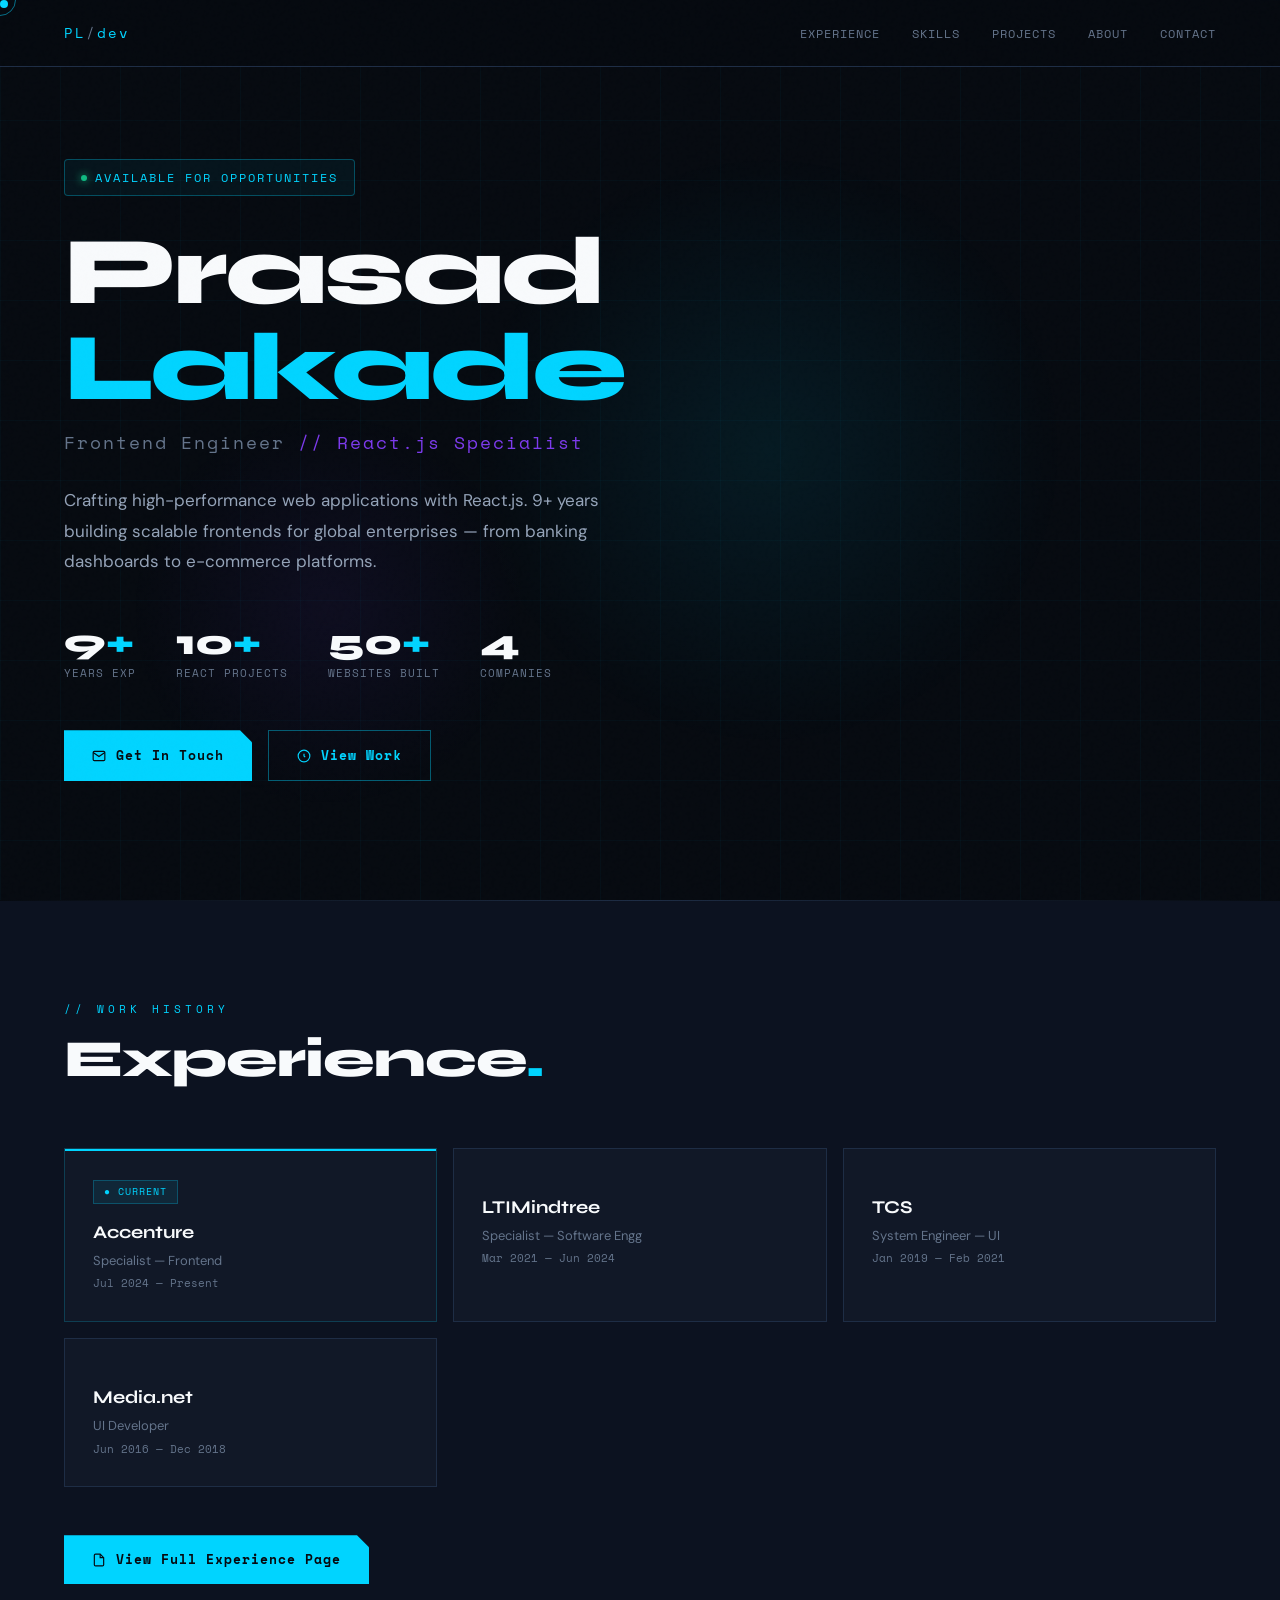
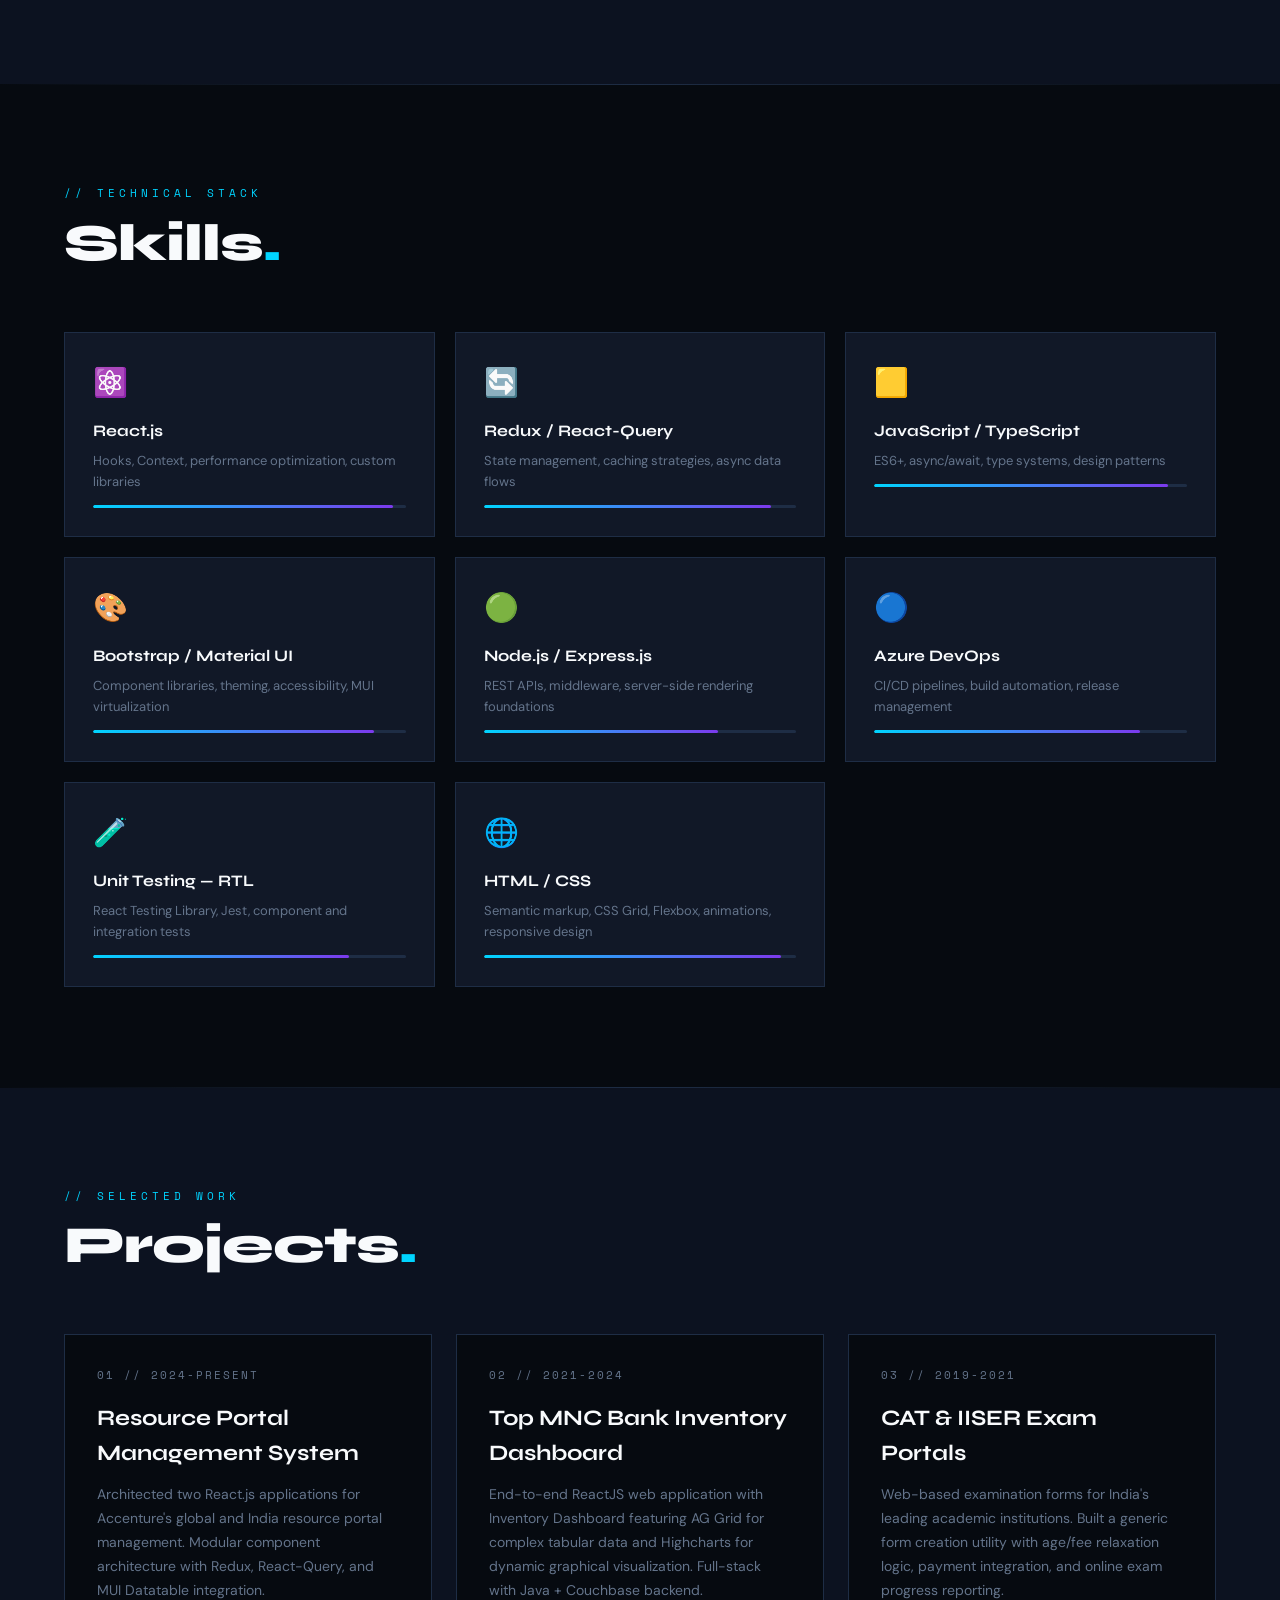
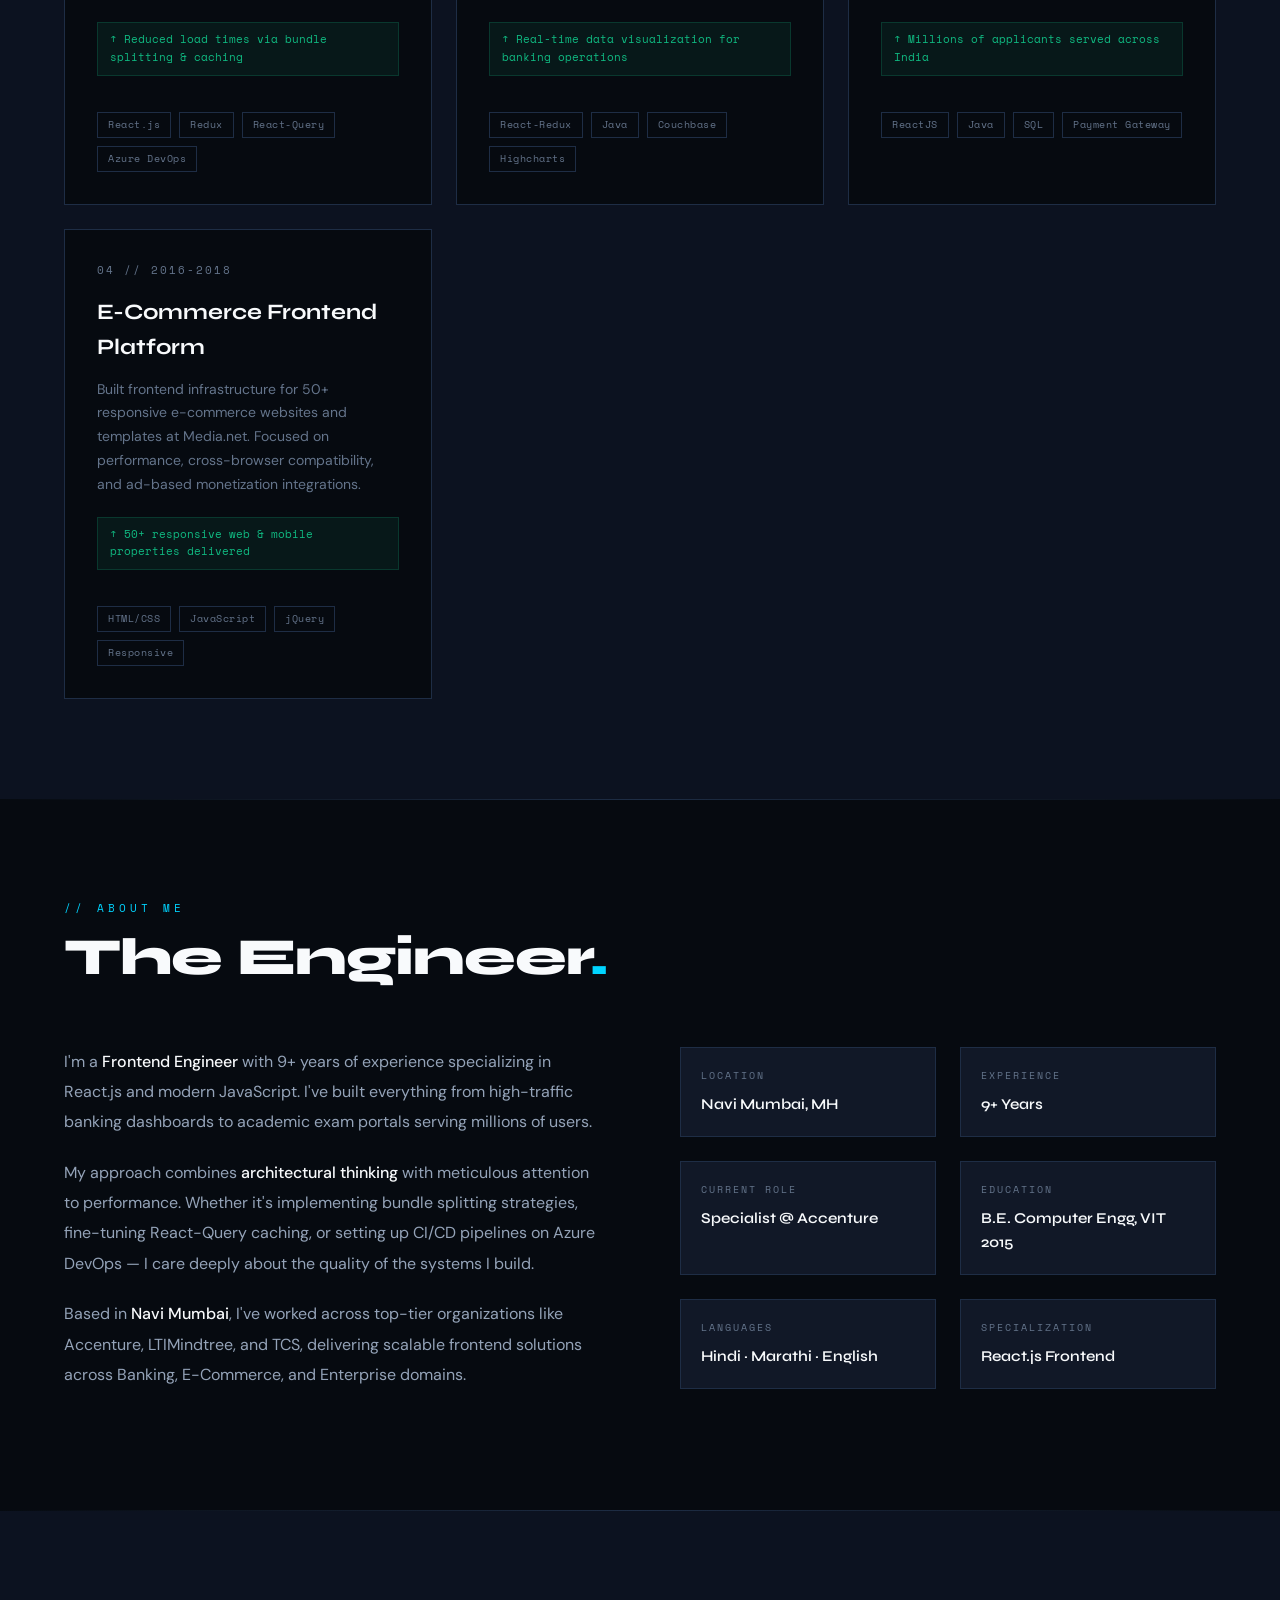
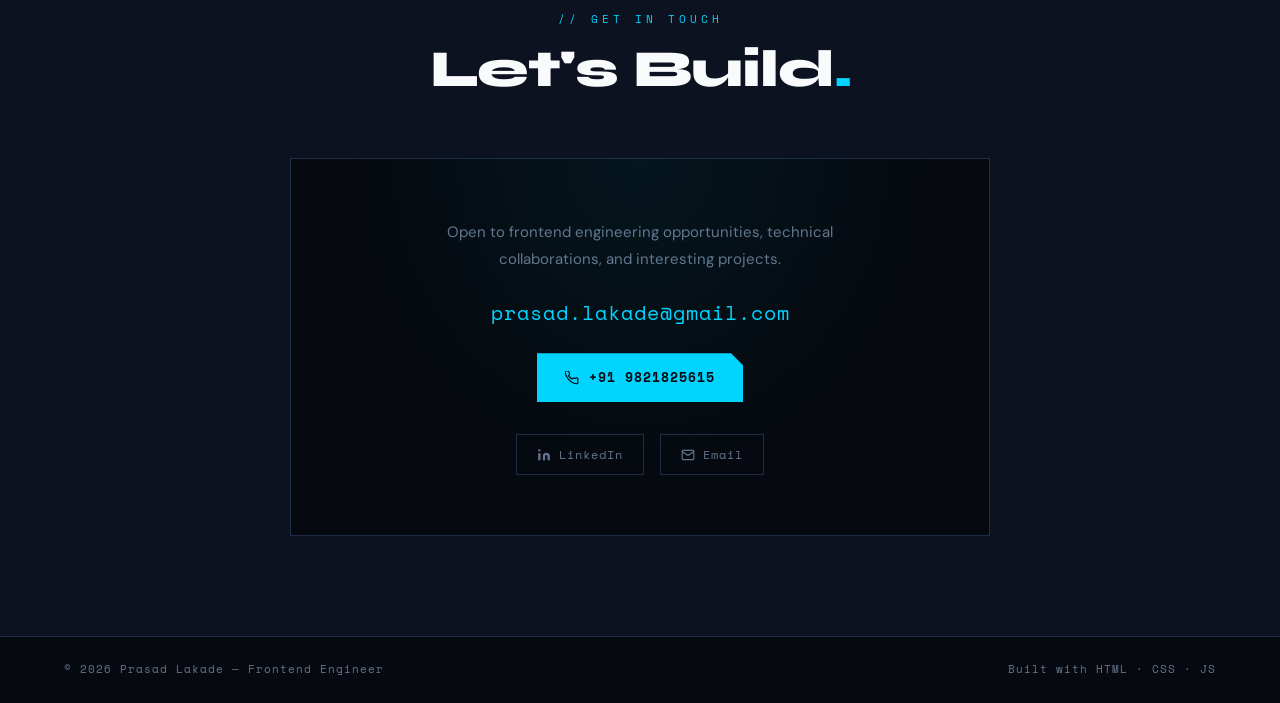
==== commit 00404924: "dynamic year added in footer" ====
--- a/index.html
+++ b/index.html
@@ -4,6 +4,11 @@
   <meta charset="UTF-8" />
   <meta name="viewport" content="width=device-width, initial-scale=1.0" />
   <title>Prasad Lakade — Frontend Engineer</title>
+  <link rel="icon" type="image/svg+xml" href="favicon.svg">
+  <link rel="icon" type="image/png" sizes="32x32" href="favicon-32x32.png">
+  <link rel="icon" type="image/png" sizes="16x16" href="favicon-16x16.png">
+  <link rel="shortcut icon" href="favicon.ico">
+  <link rel="apple-touch-icon" sizes="180x180" href="apple-touch-icon.png">
   <link rel="preconnect" href="https://fonts.googleapis.com">
   <link href="https://fonts.googleapis.com/css2?family=Space+Mono:wght@400;700&family=Syne:wght@400;600;700;800&family=DM+Sans:wght@300;400;500&display=swap" rel="stylesheet">
   <style>
@@ -946,11 +951,13 @@
 </section>
 
 <footer>
-  <p>© 2025 Prasad Lakade — Frontend Engineer</p>
+  <p>© <span id="copyright-year"></span> Prasad Lakade — Frontend Engineer</p>
   <p>Built with HTML · CSS · JS</p>
 </footer>
 
 <script>
+  document.getElementById('copyright-year').textContent = new Date().getFullYear();
+
   const cursor = document.getElementById('cursor');
   const ring = document.getElementById('cursorRing');
   let mx = 0, my = 0, rx = 0, ry = 0;
